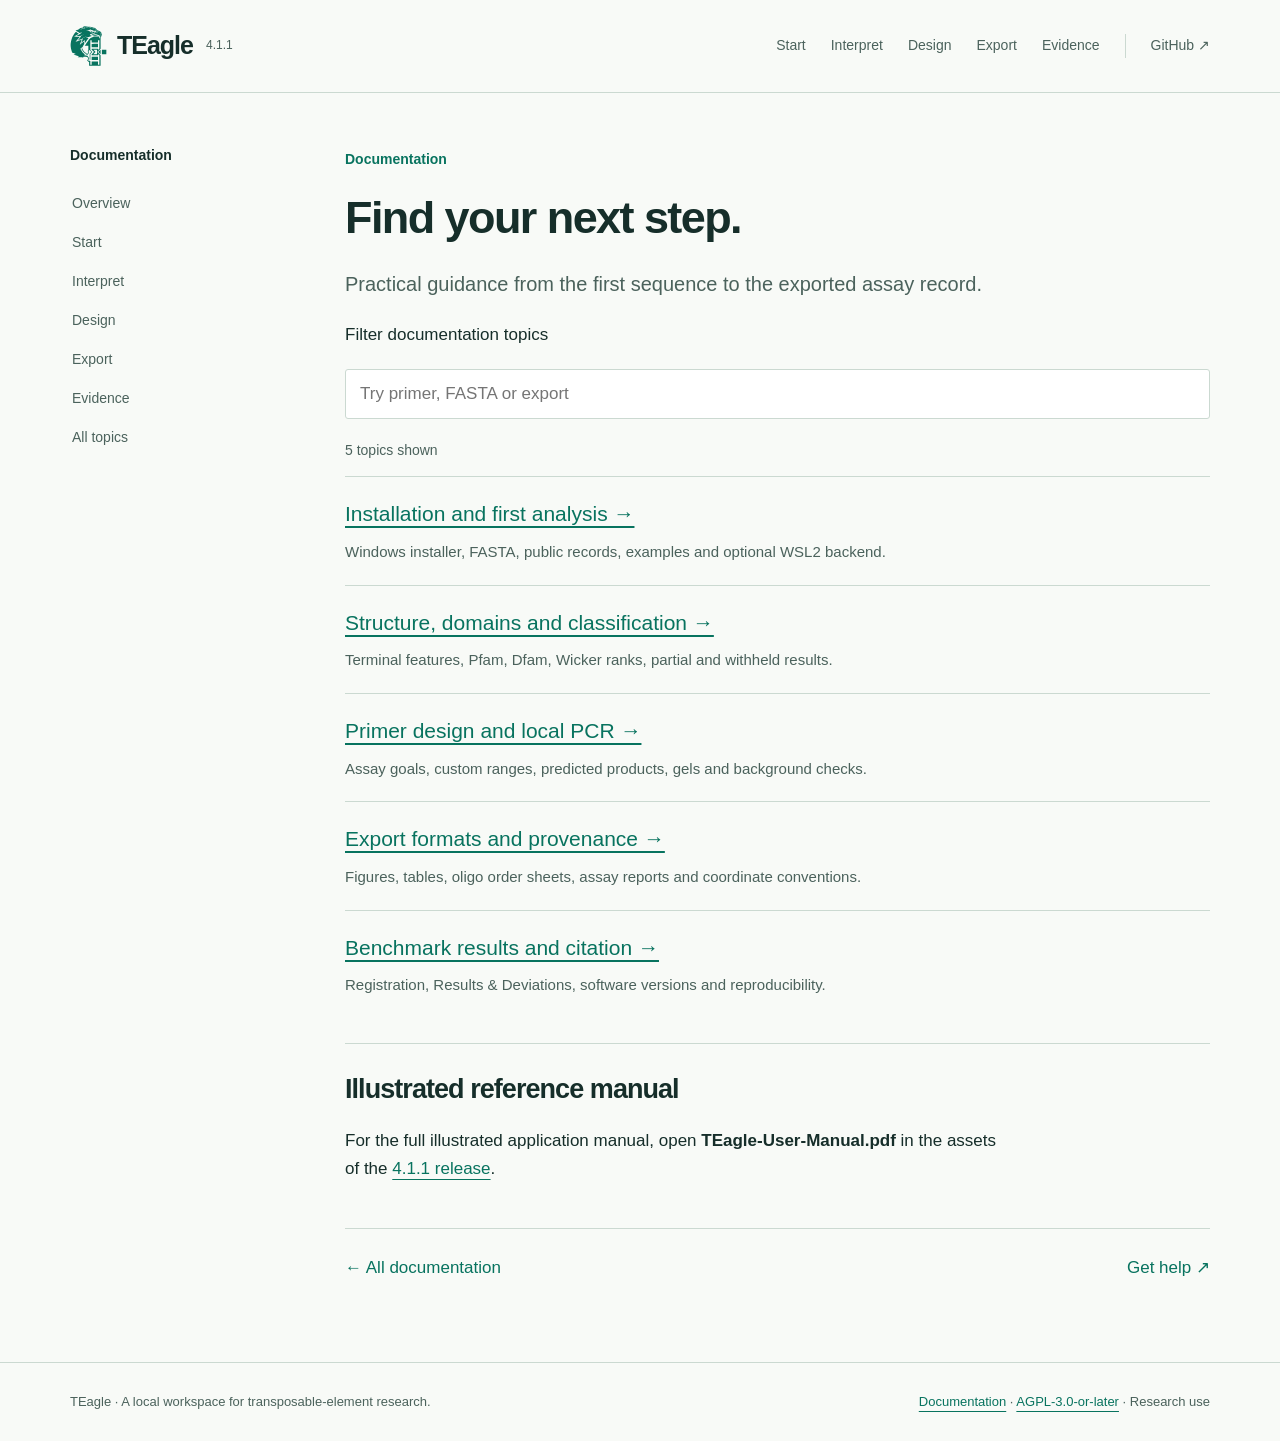
==== docs/site/documentation.html @ 739bf985 "Publish TEagle documentation website" ====
<!doctype html><html lang="en"><head><meta charset="utf-8"><meta name="viewport" content="width=device-width,initial-scale=1"><title>Documentation | TEagle</title><meta name="description" content="TEagle documentation: evaluate transposable-element evidence, design primers and inspect predicted products in a local Windows workflow."><link rel="icon" href="assets/teagle-mark.svg" type="image/svg+xml"><link rel="stylesheet" href="style.css"><script src="site.js" defer></script></head><body><a class="skip" href="#main">Skip to content</a><header><div class="shell header-inner"><a class="brand" href="index.html"><img src="assets/teagle-mark.svg" alt="">TEagle<span class="version">4.1.1</span></a><button class="menu" aria-expanded="false" aria-controls="navigation">Menu</button><nav id="navigation" aria-label="Main navigation"><a href="guide.html">Start</a><a href="interpret.html">Interpret</a><a href="primers.html">Design</a><a href="exports.html">Export</a><a href="evidence.html">Evidence</a><a class="source" href="https://github.com/tunabirgun/TEagle">GitHub ↗</a></nav></div></header><main id="main" class="shell"><div class="doc-layout"><aside class="sidebar"><h2>Documentation</h2><a href="index.html">Overview</a><a href="guide.html">Start</a><a href="interpret.html">Interpret</a><a href="primers.html">Design</a><a href="exports.html">Export</a><a href="evidence.html">Evidence</a><a href="documentation.html">All topics</a></aside><article class="doc"><p class="eyebrow">Documentation</p><h1>Find your next step.</h1><p class="lead">Practical guidance from the first sequence to the exported assay record.</p><label for="doc-search">Filter documentation topics</label><input class="search" id="doc-search" type="search" placeholder="Try primer, FASTA or export"><p class="search-status" aria-live="polite">5 topics shown</p><div class="topic"><a href="guide.html">Installation and first analysis →</a><p>Windows installer, FASTA, public records, examples and optional WSL2 backend.</p></div><div class="topic"><a href="interpret.html">Structure, domains and classification →</a><p>Terminal features, Pfam, Dfam, Wicker ranks, partial and withheld results.</p></div><div class="topic"><a href="primers.html">Primer design and local PCR →</a><p>Assay goals, custom ranges, predicted products, gels and background checks.</p></div><div class="topic"><a href="exports.html">Export formats and provenance →</a><p>Figures, tables, oligo order sheets, assay reports and coordinate conventions.</p></div><div class="topic"><a href="evidence.html">Benchmark results and citation →</a><p>Registration, Results & Deviations, software versions and reproducibility.</p></div><section><h2>Illustrated reference manual</h2><p>For the full illustrated application manual, open <strong>TEagle-User-Manual.pdf</strong> in the assets of the <a href="https://github.com/tunabirgun/TEagle/releases/tag/v4.1.1">4.1.1 release</a>.</p></section><div class="doc-bottom"><a href="documentation.html">← All documentation</a><a href="https://github.com/tunabirgun/TEagle/issues">Get help ↗</a></div></article></div></main><footer><div class="shell footer-inner"><span>TEagle · A local workspace for transposable-element research.</span><span><a href="documentation.html">Documentation</a> · <a href="https://github.com/tunabirgun/TEagle/blob/v4.1.1/LICENSE">AGPL-3.0-or-later</a> · Research use</span></div></footer></body></html>
---- docs/site/style.css ----
:root{--paper:#f8faf7;--surface:#fff;--ink:#162e2a;--muted:#4b625c;--teal:#08735f;--line:#cbd9d1;--wash:#eaf3ee;--accent:#12b39a}*{box-sizing:border-box}html{scroll-behavior:smooth;scroll-padding-top:100px}body{margin:0;background:var(--paper);color:var(--ink);font:17px/1.65 'Segoe UI',Arial,sans-serif}a{color:var(--teal);text-underline-offset:5px}a:hover{text-decoration-thickness:2px}button,input,select{font:inherit}button,a,input,select,summary{-webkit-tap-highlight-color:transparent}:focus-visible{outline:3px solid var(--teal);outline-offset:5px}button{cursor:pointer}h1,h2,h3,p{margin-top:0}h1,h2,h3{line-height:1.13;font-weight:550;letter-spacing:-.035em}h1{font-size:clamp(40px,4.7vw,65px);margin-bottom:24px}h2{font-size:32px}h3{font-size:22px}p{max-width:70ch}.shell{max-width:1220px;margin:auto;padding:0 40px}.skip{position:absolute;top:-80px;left:20px;background:white;padding:12px;z-index:5}.skip:focus{top:10px}header{border-bottom:1px solid var(--line);background:var(--paper)}.header-inner{display:flex;align-items:center;gap:36px;min-height:92px}.brand{display:flex;gap:10px;align-items:center;text-decoration:none;color:var(--ink);font-size:25px;font-weight:650;letter-spacing:-1px}.brand img{width:37px;height:40px}.version{font-size:12px;font-weight:400;color:var(--muted);letter-spacing:0;margin-left:3px}nav{display:flex;gap:25px;margin-left:auto;align-items:center}nav a{font-size:14px;text-decoration:none;color:var(--muted)}nav a[aria-current=page]{color:var(--teal);text-decoration:underline;text-decoration-thickness:2px}nav .source{border-left:1px solid var(--line);padding-left:25px}.menu{display:none;background:none;border:1px solid var(--line);padding:6px 12px}.intro{display:grid;grid-template-columns:.9fr 1.1fr;gap:70px;align-items:center;padding:80px 0 74px}.eyebrow{color:var(--teal);font-size:14px;margin-bottom:22px;font-weight:600}.intro .lead{font-size:20px;line-height:1.65;max-width:440px;color:var(--muted)}.actions{display:flex;gap:25px;align-items:center;margin-top:32px;flex-wrap:wrap}.button{display:inline-block;padding:11px 19px;background:var(--teal);color:white;border:1px solid var(--teal);border-radius:4px;text-decoration:none;font-size:15px;font-weight:600}.button:hover{background:#075746}.quiet{font-size:13px;color:var(--muted);margin-top:18px}.explorer{border-top:3px solid var(--teal);padding-top:22px;min-width:0}.explorer h2{font-size:25px;margin-bottom:12px}.explorer p{font-size:15px;color:var(--muted)}.tabs{display:flex;gap:0;border-bottom:1px solid var(--line);margin-top:25px}.tabs button{border:0;background:none;padding:12px 14px;font-size:14px;color:var(--muted);border-bottom:2px solid transparent}.tabs button[aria-selected=true]{color:var(--teal);border-bottom-color:var(--teal);font-weight:650}.diagram{padding:26px 0 10px}.diagram svg{display:block;width:100%;height:auto}.diagram text{font-family:'Segoe UI',Arial,sans-serif;fill:var(--muted);font-size:12px}.readout{border-top:1px solid var(--line);padding-top:18px;display:grid;grid-template-columns:1fr 2fr;gap:24px;min-height:125px}.readout strong{display:block;font-size:22px;font-weight:550}.readout p{margin-bottom:0}.readout .label{font-size:12px;color:var(--muted)}details{border-top:1px solid var(--line);padding:13px 0;font-size:14px}summary{cursor:pointer;color:var(--teal);font-weight:600}details p{margin-top:12px}.route-rail{display:grid;grid-template-columns:repeat(4,1fr);border-top:1px solid var(--ink);border-bottom:1px solid var(--line);gap:30px;padding:27px 0}.route-rail a{color:var(--ink);text-decoration:none;font-size:20px}.route-rail span{display:block;font-size:14px;color:var(--muted);margin-top:10px;line-height:1.5}.route-rail b{float:right;color:var(--teal);font-weight:400}.overview-section{display:grid;grid-template-columns:1fr 1.5fr;gap:80px;padding:75px 0}.overview-section h2{max-width:330px}.feature-row{display:grid;grid-template-columns:165px 1fr;border-top:1px solid var(--line);padding:17px 0;gap:22px}.feature-row p{font-size:15px;color:var(--muted);margin:0}.feature-row h3{font-size:17px;letter-spacing:-.01em;line-height:1.6;margin:0}.evidence{padding:35px;background:var(--wash);display:grid;grid-template-columns:1fr 1fr;gap:65px;margin-bottom:70px}.evidence h2{font-size:27px}.evidence p{font-size:15px;margin-bottom:0}.evidence a{display:block;padding:9px 0;border-bottom:1px solid #b6cbc0;font-size:15px}footer{border-top:1px solid var(--line);padding:28px 0;color:var(--muted);font-size:13px}.footer-inner{display:flex;justify-content:space-between;gap:24px}.doc-layout{display:grid;grid-template-columns:210px 1fr;gap:65px;padding-top:55px;padding-bottom:80px}.sidebar{align-self:start;position:sticky;top:28px}.sidebar h2{font-size:14px;letter-spacing:0;margin-bottom:20px}.sidebar a{display:block;padding:8px 12px;margin-left:-12px;color:var(--muted);font-size:14px;text-decoration:none;border-left:2px solid transparent}.sidebar a[aria-current=page]{border-color:var(--teal);background:var(--wash);color:var(--teal)}.doc h1{font-size:45px}.doc .lead{font-size:20px;color:var(--muted)}.doc section{padding-top:30px;margin-top:25px;border-top:1px solid var(--line)}.doc h2{font-size:27px}.doc h3{font-size:21px;margin-top:25px}.doc ul,.doc ol{padding-left:24px}.doc li{margin-bottom:10px}.note{padding:16px 22px;border-left:3px solid var(--teal);background:var(--wash);font-size:15px;margin:25px 0}.table-wrap{overflow:auto}table{width:100%;border-collapse:collapse;font-size:15px;text-align:left}th,td{padding:14px 13px;border-bottom:1px solid var(--line);vertical-align:top}th{font-weight:650;background:var(--wash)}.doc-bottom{border-top:1px solid var(--line);margin-top:45px;padding-top:25px;display:flex;justify-content:space-between}.doc-bottom a{text-decoration:none}.search{display:block;width:100%;border:1px solid var(--line);padding:10px 14px;background:var(--surface);border-radius:3px;margin:20px 0}.search-status{font-size:14px;color:var(--muted)}.topic{padding:20px 0;border-top:1px solid var(--line)}.topic a{font-size:21px}.topic p{font-size:15px;color:var(--muted);margin:8px 0 0}[hidden]{display:none!important}code{font-size:.88em;background:var(--wash);padding:2px 5px;overflow-wrap:anywhere}.copy{padding:8px 13px;border:1px solid var(--teal);background:transparent;color:var(--teal);border-radius:3px;font-size:14px}.citation{padding:20px;background:var(--wash);font-size:15px;overflow-wrap:anywhere}@media(max-width:950px){.shell{padding:0 25px}.intro{gap:35px;padding:50px 0}.header-inner{gap:15px}nav{gap:16px}nav .source{padding-left:16px}.doc-layout{gap:35px;grid-template-columns:170px 1fr}.overview-section{gap:40px}.route-rail{gap:20px}}@media(max-width:720px){.header-inner{min-height:76px;flex-wrap:wrap;padding-top:14px;padding-bottom:14px}.menu{display:block;margin-left:auto}nav{display:none;flex-basis:100%;flex-wrap:wrap;margin:0;padding:14px 0 6px}nav.open{display:flex}.intro{grid-template-columns:1fr;gap:40px}.intro .lead{max-width:none}.route-rail{grid-template-columns:1fr 1fr;gap:25px}.overview-section,.evidence{grid-template-columns:1fr;gap:22px}.overview-section{padding:45px 0}.feature-row{grid-template-columns:1fr;gap:6px}.evidence{padding:25px;margin-bottom:45px}.doc-layout{grid-template-columns:1fr;gap:25px;padding-top:30px}.sidebar{position:static;display:flex;gap:12px;overflow:auto;border-bottom:1px solid var(--line);padding-bottom:12px}.sidebar h2{display:none}.sidebar a{white-space:nowrap;margin:0;padding:5px}.doc h1{font-size:36px}.footer-inner{flex-direction:column;gap:10px}.readout{gap:14px}.shell{padding-left:22px;padding-right:22px}}@media(prefers-reduced-motion:reduce){html{scroll-behavior:auto}}
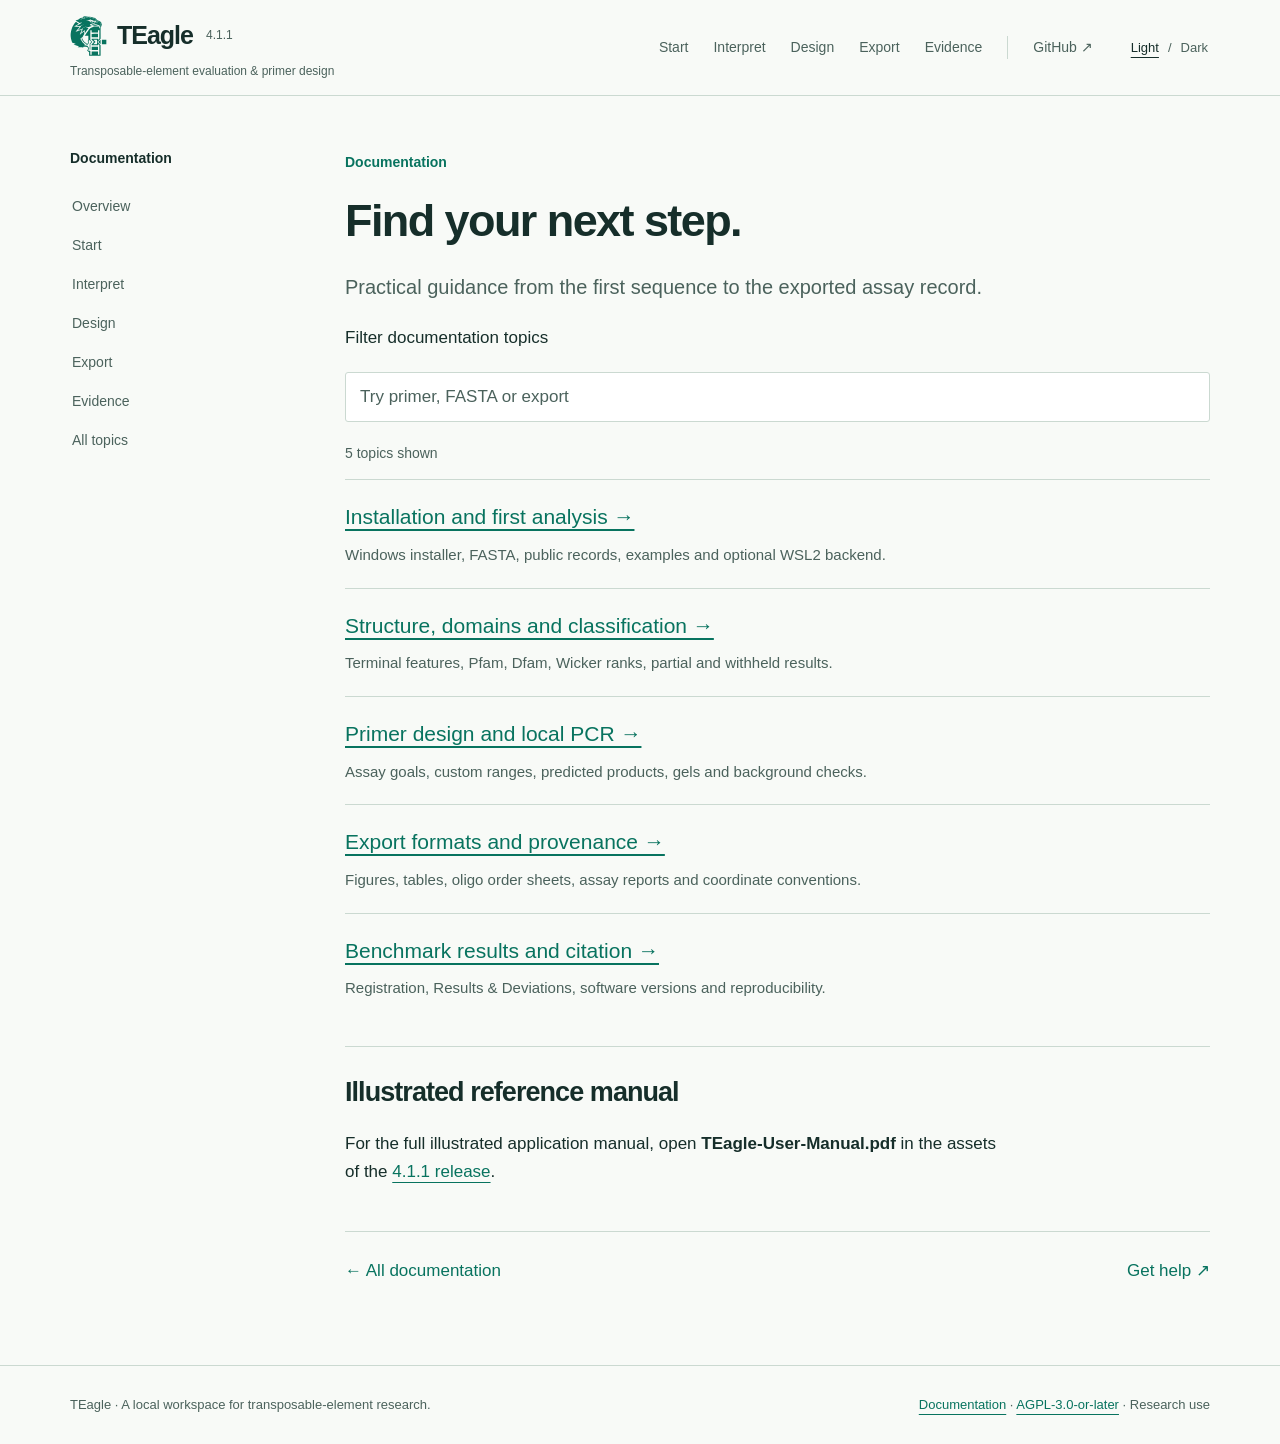
==== commit 4904a66a: "Add TEagle dark theme and evidence interactions" ====
--- a/docs/site/documentation.html
+++ b/docs/site/documentation.html
@@ -1 +1 @@
-<!doctype html><html lang="en"><head><meta charset="utf-8"><meta name="viewport" content="width=device-width,initial-scale=1"><title>Documentation | TEagle</title><meta name="description" content="TEagle documentation: evaluate transposable-element evidence, design primers and inspect predicted products in a local Windows workflow."><link rel="icon" href="assets/teagle-mark.svg" type="image/svg+xml"><link rel="stylesheet" href="style.css"><script src="site.js" defer></script></head><body><a class="skip" href="#main">Skip to content</a><header><div class="shell header-inner"><a class="brand" href="index.html"><img src="assets/teagle-mark.svg" alt="">TEagle<span class="version">4.1.1</span></a><button class="menu" aria-expanded="false" aria-controls="navigation">Menu</button><nav id="navigation" aria-label="Main navigation"><a href="guide.html">Start</a><a href="interpret.html">Interpret</a><a href="primers.html">Design</a><a href="exports.html">Export</a><a href="evidence.html">Evidence</a><a class="source" href="https://github.com/tunabirgun/TEagle">GitHub ↗</a></nav></div></header><main id="main" class="shell"><div class="doc-layout"><aside class="sidebar"><h2>Documentation</h2><a href="index.html">Overview</a><a href="guide.html">Start</a><a href="interpret.html">Interpret</a><a href="primers.html">Design</a><a href="exports.html">Export</a><a href="evidence.html">Evidence</a><a href="documentation.html">All topics</a></aside><article class="doc"><p class="eyebrow">Documentation</p><h1>Find your next step.</h1><p class="lead">Practical guidance from the first sequence to the exported assay record.</p><label for="doc-search">Filter documentation topics</label><input class="search" id="doc-search" type="search" placeholder="Try primer, FASTA or export"><p class="search-status" aria-live="polite">5 topics shown</p><div class="topic"><a href="guide.html">Installation and first analysis →</a><p>Windows installer, FASTA, public records, examples and optional WSL2 backend.</p></div><div class="topic"><a href="interpret.html">Structure, domains and classification →</a><p>Terminal features, Pfam, Dfam, Wicker ranks, partial and withheld results.</p></div><div class="topic"><a href="primers.html">Primer design and local PCR →</a><p>Assay goals, custom ranges, predicted products, gels and background checks.</p></div><div class="topic"><a href="exports.html">Export formats and provenance →</a><p>Figures, tables, oligo order sheets, assay reports and coordinate conventions.</p></div><div class="topic"><a href="evidence.html">Benchmark results and citation →</a><p>Registration, Results & Deviations, software versions and reproducibility.</p></div><section><h2>Illustrated reference manual</h2><p>For the full illustrated application manual, open <strong>TEagle-User-Manual.pdf</strong> in the assets of the <a href="https://github.com/tunabirgun/TEagle/releases/tag/v4.1.1">4.1.1 release</a>.</p></section><div class="doc-bottom"><a href="documentation.html">← All documentation</a><a href="https://github.com/tunabirgun/TEagle/issues">Get help ↗</a></div></article></div></main><footer><div class="shell footer-inner"><span>TEagle · A local workspace for transposable-element research.</span><span><a href="documentation.html">Documentation</a> · <a href="https://github.com/tunabirgun/TEagle/blob/v4.1.1/LICENSE">AGPL-3.0-or-later</a> · Research use</span></div></footer></body></html>+<!doctype html><html lang="en"><head><meta charset="utf-8"><meta name="viewport" content="width=device-width,initial-scale=1"><title>Documentation | TEagle</title><meta name="description" content="TEagle documentation: evaluate transposable-element evidence, design primers and inspect predicted products in a local Windows workflow."><link rel="icon" href="assets/teagle-mark.svg" type="image/svg+xml"><script src="theme.js"></script><link rel="stylesheet" href="style.css?v=2"><script src="site.js?v=3" defer></script></head><body><a class="skip" href="#main">Skip to content</a><header><div class="shell header-inner"><div class="brand-block"><a class="brand" href="index.html"><img src="assets/teagle-mark.svg" alt="">TEagle<span class="version">4.1.1</span></a><p class="brand-tagline">Transposable-element evaluation &amp; primer design</p></div><button class="menu" aria-expanded="false" aria-controls="navigation">Menu</button><nav id="navigation" aria-label="Main navigation"><a href="guide.html">Start</a><a href="interpret.html">Interpret</a><a href="primers.html">Design</a><a href="exports.html">Export</a><a href="evidence.html">Evidence</a><a class="source" href="https://github.com/tunabirgun/TEagle">GitHub ↗</a></nav><div class="appearance" role="group" aria-label="Appearance"><button type="button" data-theme-choice="light" aria-pressed="false">Light</button><span aria-hidden="true">/</span><button type="button" data-theme-choice="dark" aria-pressed="false">Dark</button></div></div></header><main id="main" class="shell"><div class="doc-layout"><aside class="sidebar"><h2>Documentation</h2><a href="index.html">Overview</a><a href="guide.html">Start</a><a href="interpret.html">Interpret</a><a href="primers.html">Design</a><a href="exports.html">Export</a><a href="evidence.html">Evidence</a><a href="documentation.html">All topics</a></aside><article class="doc"><p class="eyebrow">Documentation</p><h1>Find your next step.</h1><p class="lead">Practical guidance from the first sequence to the exported assay record.</p><label for="doc-search">Filter documentation topics</label><input class="search" id="doc-search" type="search" placeholder="Try primer, FASTA or export"><p class="search-status" aria-live="polite">5 topics shown</p><div class="topic"><a href="guide.html">Installation and first analysis →</a><p>Windows installer, FASTA, public records, examples and optional WSL2 backend.</p></div><div class="topic"><a href="interpret.html">Structure, domains and classification →</a><p>Terminal features, Pfam, Dfam, Wicker ranks, partial and withheld results.</p></div><div class="topic"><a href="primers.html">Primer design and local PCR →</a><p>Assay goals, custom ranges, predicted products, gels and background checks.</p></div><div class="topic"><a href="exports.html">Export formats and provenance →</a><p>Figures, tables, oligo order sheets, assay reports and coordinate conventions.</p></div><div class="topic"><a href="evidence.html">Benchmark results and citation →</a><p>Registration, Results & Deviations, software versions and reproducibility.</p></div><section><h2>Illustrated reference manual</h2><p>For the full illustrated application manual, open <strong>TEagle-User-Manual.pdf</strong> in the assets of the <a href="https://github.com/tunabirgun/TEagle/releases/tag/v4.1.1">4.1.1 release</a>.</p></section><div class="doc-bottom"><a href="documentation.html">← All documentation</a><a href="https://github.com/tunabirgun/TEagle/issues">Get help ↗</a></div></article></div></main><footer><div class="shell footer-inner"><span>TEagle · A local workspace for transposable-element research.</span><span><a href="documentation.html">Documentation</a> · <a href="https://github.com/tunabirgun/TEagle/blob/v4.1.1/LICENSE">AGPL-3.0-or-later</a> · Research use</span></div></footer></body></html>
--- a/docs/site/style.css
+++ b/docs/site/style.css
@@ -1 +1,16 @@
 :root{--paper:#f8faf7;--surface:#fff;--ink:#162e2a;--muted:#4b625c;--teal:#08735f;--line:#cbd9d1;--wash:#eaf3ee;--accent:#12b39a}*{box-sizing:border-box}html{scroll-behavior:smooth;scroll-padding-top:100px}body{margin:0;background:var(--paper);color:var(--ink);font:17px/1.65 'Segoe UI',Arial,sans-serif}a{color:var(--teal);text-underline-offset:5px}a:hover{text-decoration-thickness:2px}button,input,select{font:inherit}button,a,input,select,summary{-webkit-tap-highlight-color:transparent}:focus-visible{outline:3px solid var(--teal);outline-offset:5px}button{cursor:pointer}h1,h2,h3,p{margin-top:0}h1,h2,h3{line-height:1.13;font-weight:550;letter-spacing:-.035em}h1{font-size:clamp(40px,4.7vw,65px);margin-bottom:24px}h2{font-size:32px}h3{font-size:22px}p{max-width:70ch}.shell{max-width:1220px;margin:auto;padding:0 40px}.skip{position:absolute;top:-80px;left:20px;background:white;padding:12px;z-index:5}.skip:focus{top:10px}header{border-bottom:1px solid var(--line);background:var(--paper)}.header-inner{display:flex;align-items:center;gap:36px;min-height:92px}.brand{display:flex;gap:10px;align-items:center;text-decoration:none;color:var(--ink);font-size:25px;font-weight:650;letter-spacing:-1px}.brand img{width:37px;height:40px}.version{font-size:12px;font-weight:400;color:var(--muted);letter-spacing:0;margin-left:3px}nav{display:flex;gap:25px;margin-left:auto;align-items:center}nav a{font-size:14px;text-decoration:none;color:var(--muted)}nav a[aria-current=page]{color:var(--teal);text-decoration:underline;text-decoration-thickness:2px}nav .source{border-left:1px solid var(--line);padding-left:25px}.menu{display:none;background:none;border:1px solid var(--line);padding:6px 12px}.intro{display:grid;grid-template-columns:.9fr 1.1fr;gap:70px;align-items:center;padding:80px 0 74px}.eyebrow{color:var(--teal);font-size:14px;margin-bottom:22px;font-weight:600}.intro .lead{font-size:20px;line-height:1.65;max-width:440px;color:var(--muted)}.actions{display:flex;gap:25px;align-items:center;margin-top:32px;flex-wrap:wrap}.button{display:inline-block;padding:11px 19px;background:var(--teal);color:white;border:1px solid var(--teal);border-radius:4px;text-decoration:none;font-size:15px;font-weight:600}.button:hover{background:#075746}.quiet{font-size:13px;color:var(--muted);margin-top:18px}.explorer{border-top:3px solid var(--teal);padding-top:22px;min-width:0}.explorer h2{font-size:25px;margin-bottom:12px}.explorer p{font-size:15px;color:var(--muted)}.tabs{display:flex;gap:0;border-bottom:1px solid var(--line);margin-top:25px}.tabs button{border:0;background:none;padding:12px 14px;font-size:14px;color:var(--muted);border-bottom:2px solid transparent}.tabs button[aria-selected=true]{color:var(--teal);border-bottom-color:var(--teal);font-weight:650}.diagram{padding:26px 0 10px}.diagram svg{display:block;width:100%;height:auto}.diagram text{font-family:'Segoe UI',Arial,sans-serif;fill:var(--muted);font-size:12px}.readout{border-top:1px solid var(--line);padding-top:18px;display:grid;grid-template-columns:1fr 2fr;gap:24px;min-height:125px}.readout strong{display:block;font-size:22px;font-weight:550}.readout p{margin-bottom:0}.readout .label{font-size:12px;color:var(--muted)}details{border-top:1px solid var(--line);padding:13px 0;font-size:14px}summary{cursor:pointer;color:var(--teal);font-weight:600}details p{margin-top:12px}.route-rail{display:grid;grid-template-columns:repeat(4,1fr);border-top:1px solid var(--ink);border-bottom:1px solid var(--line);gap:30px;padding:27px 0}.route-rail a{color:var(--ink);text-decoration:none;font-size:20px}.route-rail span{display:block;font-size:14px;color:var(--muted);margin-top:10px;line-height:1.5}.route-rail b{float:right;color:var(--teal);font-weight:400}.overview-section{display:grid;grid-template-columns:1fr 1.5fr;gap:80px;padding:75px 0}.overview-section h2{max-width:330px}.feature-row{display:grid;grid-template-columns:165px 1fr;border-top:1px solid var(--line);padding:17px 0;gap:22px}.feature-row p{font-size:15px;color:var(--muted);margin:0}.feature-row h3{font-size:17px;letter-spacing:-.01em;line-height:1.6;margin:0}.evidence{padding:35px;background:var(--wash);display:grid;grid-template-columns:1fr 1fr;gap:65px;margin-bottom:70px}.evidence h2{font-size:27px}.evidence p{font-size:15px;margin-bottom:0}.evidence a{display:block;padding:9px 0;border-bottom:1px solid #b6cbc0;font-size:15px}footer{border-top:1px solid var(--line);padding:28px 0;color:var(--muted);font-size:13px}.footer-inner{display:flex;justify-content:space-between;gap:24px}.doc-layout{display:grid;grid-template-columns:210px 1fr;gap:65px;padding-top:55px;padding-bottom:80px}.sidebar{align-self:start;position:sticky;top:28px}.sidebar h2{font-size:14px;letter-spacing:0;margin-bottom:20px}.sidebar a{display:block;padding:8px 12px;margin-left:-12px;color:var(--muted);font-size:14px;text-decoration:none;border-left:2px solid transparent}.sidebar a[aria-current=page]{border-color:var(--teal);background:var(--wash);color:var(--teal)}.doc h1{font-size:45px}.doc .lead{font-size:20px;color:var(--muted)}.doc section{padding-top:30px;margin-top:25px;border-top:1px solid var(--line)}.doc h2{font-size:27px}.doc h3{font-size:21px;margin-top:25px}.doc ul,.doc ol{padding-left:24px}.doc li{margin-bottom:10px}.note{padding:16px 22px;border-left:3px solid var(--teal);background:var(--wash);font-size:15px;margin:25px 0}.table-wrap{overflow:auto}table{width:100%;border-collapse:collapse;font-size:15px;text-align:left}th,td{padding:14px 13px;border-bottom:1px solid var(--line);vertical-align:top}th{font-weight:650;background:var(--wash)}.doc-bottom{border-top:1px solid var(--line);margin-top:45px;padding-top:25px;display:flex;justify-content:space-between}.doc-bottom a{text-decoration:none}.search{display:block;width:100%;border:1px solid var(--line);padding:10px 14px;background:var(--surface);border-radius:3px;margin:20px 0}.search-status{font-size:14px;color:var(--muted)}.topic{padding:20px 0;border-top:1px solid var(--line)}.topic a{font-size:21px}.topic p{font-size:15px;color:var(--muted);margin:8px 0 0}[hidden]{display:none!important}code{font-size:.88em;background:var(--wash);padding:2px 5px;overflow-wrap:anywhere}.copy{padding:8px 13px;border:1px solid var(--teal);background:transparent;color:var(--teal);border-radius:3px;font-size:14px}.citation{padding:20px;background:var(--wash);font-size:15px;overflow-wrap:anywhere}@media(max-width:950px){.shell{padding:0 25px}.intro{gap:35px;padding:50px 0}.header-inner{gap:15px}nav{gap:16px}nav .source{padding-left:16px}.doc-layout{gap:35px;grid-template-columns:170px 1fr}.overview-section{gap:40px}.route-rail{gap:20px}}@media(max-width:720px){.header-inner{min-height:76px;flex-wrap:wrap;padding-top:14px;padding-bottom:14px}.menu{display:block;margin-left:auto}nav{display:none;flex-basis:100%;flex-wrap:wrap;margin:0;padding:14px 0 6px}nav.open{display:flex}.intro{grid-template-columns:1fr;gap:40px}.intro .lead{max-width:none}.route-rail{grid-template-columns:1fr 1fr;gap:25px}.overview-section,.evidence{grid-template-columns:1fr;gap:22px}.overview-section{padding:45px 0}.feature-row{grid-template-columns:1fr;gap:6px}.evidence{padding:25px;margin-bottom:45px}.doc-layout{grid-template-columns:1fr;gap:25px;padding-top:30px}.sidebar{position:static;display:flex;gap:12px;overflow:auto;border-bottom:1px solid var(--line);padding-bottom:12px}.sidebar h2{display:none}.sidebar a{white-space:nowrap;margin:0;padding:5px}.doc h1{font-size:36px}.footer-inner{flex-direction:column;gap:10px}.readout{gap:14px}.shell{padding-left:22px;padding-right:22px}}@media(prefers-reduced-motion:reduce){html{scroll-behavior:auto}}
+/* Keep the locus geometry fixed while changing the evidence emphasis. */
+.diagram [data-layer] path,.diagram [data-layer] rect{transition:opacity 360ms ease-in-out}
+.tabs button{transition:color 180ms ease,border-color 180ms ease}
+@media(prefers-reduced-motion:reduce){.diagram [data-layer] path,.diagram [data-layer] rect,.tabs button{transition:none}}
+:root{color-scheme:light;--button-ink:#fff;--hover:#075746;--evidence-line:#b6cbc0;--track:#6c8179}
+:root[data-theme="dark"]{color-scheme:dark;--paper:#0A0D10;--surface:#0F1317;--ink:#E6EDF1;--muted:#B4BEC5;--teal:#33D6B8;--line:#2B3740;--wash:#131A1F;--accent:#1FB89C;--button-ink:#042420;--hover:#1FB89C;--evidence-line:#2B3740;--track:#8A959D}
+.button{color:var(--button-ink)}.button:hover{background:var(--hover)}.skip{background:var(--surface)}.evidence a{border-color:var(--evidence-line)}.menu{color:var(--ink)}.search{color:var(--ink)}.search::placeholder{color:var(--muted)}
+.appearance{display:flex;align-items:center;gap:7px;font-size:13px;white-space:nowrap}.appearance button{border:0;background:none;color:var(--muted);padding:8px 2px;font-size:13px}.appearance button[aria-pressed="true"]{color:var(--ink);text-decoration:underline;text-underline-offset:5px}.appearance span{color:var(--muted)}
+.diagram [fill="#08735f"]{fill:var(--teal)}.diagram [stroke="#08735f"]{stroke:var(--teal)}.diagram [stroke="#6c8179"]{stroke:var(--track)}
+:root[data-theme="dark"] .brand img{content:url('assets/teagle-mark-dark.svg')}
+@media(max-width:1050px) and (min-width:721px){.header-inner{gap:16px}nav{gap:14px}nav .source{padding-left:14px}}
+@media(max-width:720px){.appearance{margin-left:auto}.menu{order:3;margin-left:10px}header nav{order:4}.header-inner{gap:10px}}
+.brand-block{flex-shrink:0;padding:15px 0}.brand-tagline{font-size:12px;line-height:1.4;margin:7px 0 0;color:var(--muted)}
+@media(min-width:721px) and (max-width:1100px){.header-inner{flex-wrap:wrap}.brand-block{flex:1}.appearance{order:2}header nav{order:3;flex-basis:100%;justify-content:flex-start;margin:0;padding:0 0 14px}}
+@media(max-width:720px){.brand-block{flex-basis:100%;padding:0}.brand-tagline{font-size:11px}.appearance{margin-left:0}.menu{margin-left:auto}.header-inner{gap:12px}}
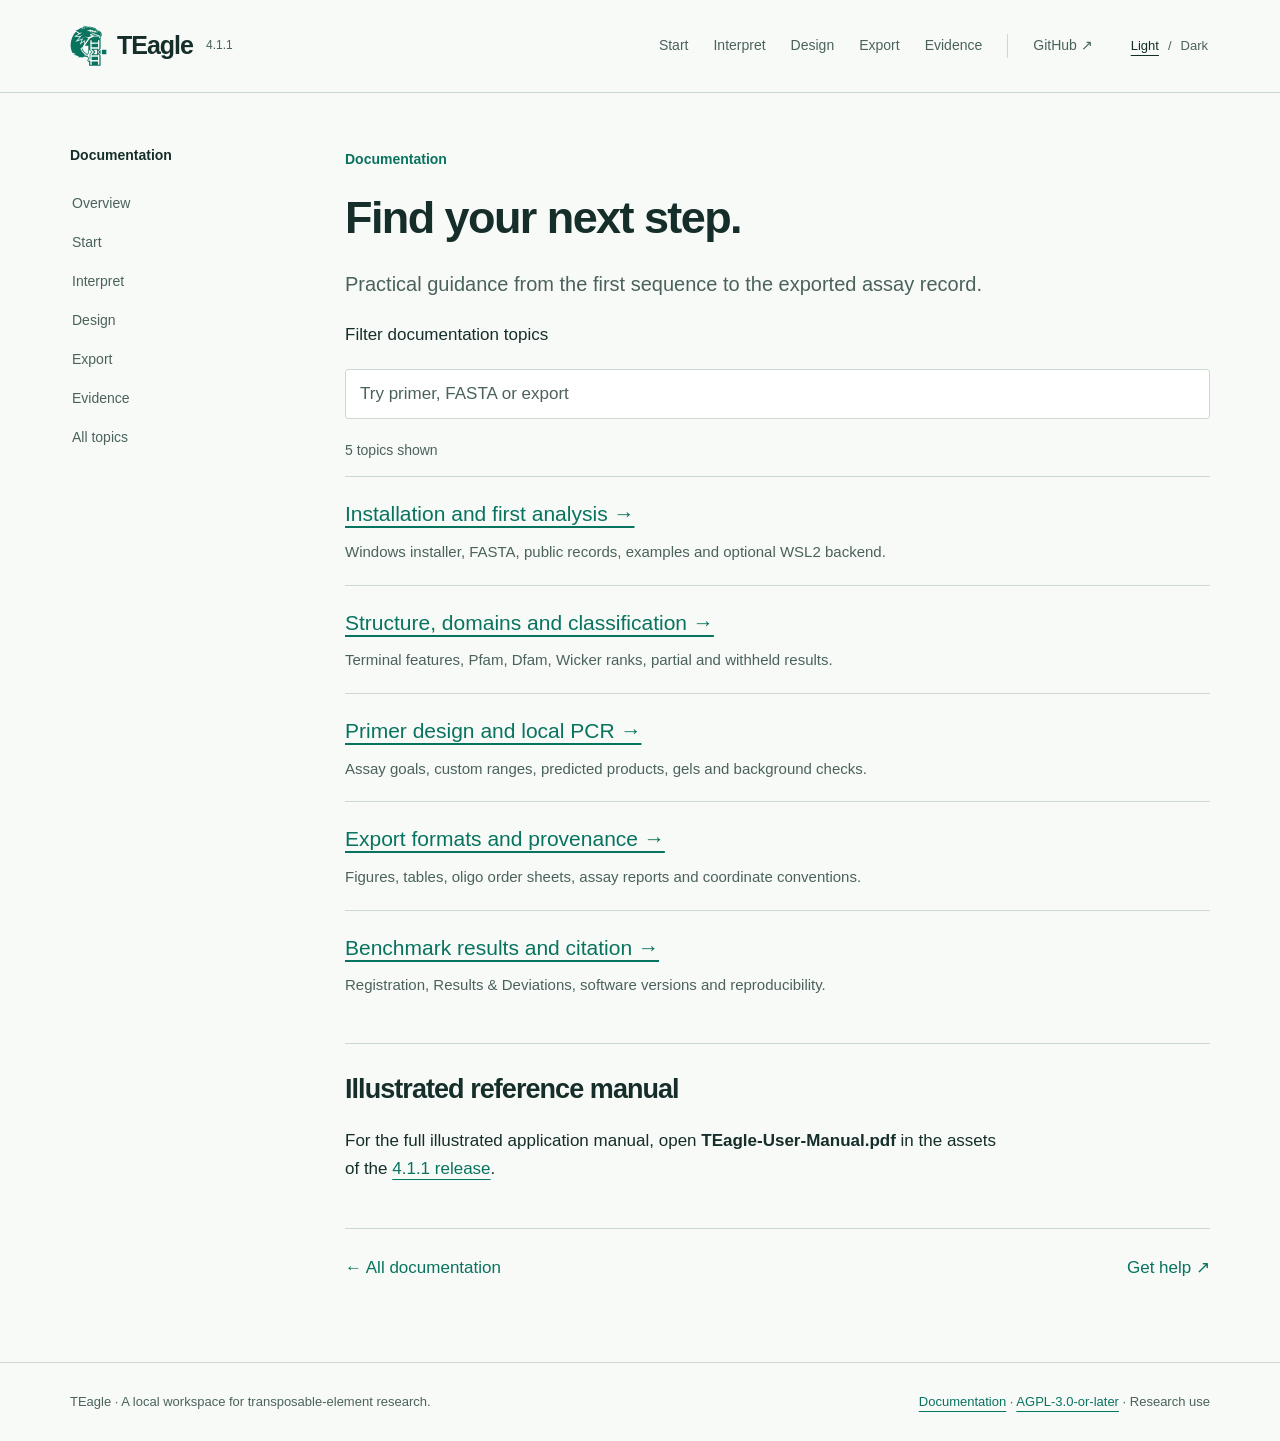
==== commit aa06ffa7: "Simplify homepage and remove decorative mascot" ====
--- a/docs/site/documentation.html
+++ b/docs/site/documentation.html
@@ -1 +1 @@
-<!doctype html><html lang="en"><head><meta charset="utf-8"><meta name="viewport" content="width=device-width,initial-scale=1"><title>Documentation | TEagle</title><meta name="description" content="TEagle documentation: evaluate transposable-element evidence, design primers and inspect predicted products in a local Windows workflow."><link rel="icon" href="assets/teagle-mark.svg" type="image/svg+xml"><script src="theme.js"></script><link rel="stylesheet" href="style.css?v=2"><script src="site.js?v=3" defer></script></head><body><a class="skip" href="#main">Skip to content</a><header><div class="shell header-inner"><div class="brand-block"><a class="brand" href="index.html"><img src="assets/teagle-mark.svg" alt="">TEagle<span class="version">4.1.1</span></a><p class="brand-tagline">Transposable-element evaluation &amp; primer design</p></div><button class="menu" aria-expanded="false" aria-controls="navigation">Menu</button><nav id="navigation" aria-label="Main navigation"><a href="guide.html">Start</a><a href="interpret.html">Interpret</a><a href="primers.html">Design</a><a href="exports.html">Export</a><a href="evidence.html">Evidence</a><a class="source" href="https://github.com/tunabirgun/TEagle">GitHub ↗</a></nav><div class="appearance" role="group" aria-label="Appearance"><button type="button" data-theme-choice="light" aria-pressed="false">Light</button><span aria-hidden="true">/</span><button type="button" data-theme-choice="dark" aria-pressed="false">Dark</button></div></div></header><main id="main" class="shell"><div class="doc-layout"><aside class="sidebar"><h2>Documentation</h2><a href="index.html">Overview</a><a href="guide.html">Start</a><a href="interpret.html">Interpret</a><a href="primers.html">Design</a><a href="exports.html">Export</a><a href="evidence.html">Evidence</a><a href="documentation.html">All topics</a></aside><article class="doc"><p class="eyebrow">Documentation</p><h1>Find your next step.</h1><p class="lead">Practical guidance from the first sequence to the exported assay record.</p><label for="doc-search">Filter documentation topics</label><input class="search" id="doc-search" type="search" placeholder="Try primer, FASTA or export"><p class="search-status" aria-live="polite">5 topics shown</p><div class="topic"><a href="guide.html">Installation and first analysis →</a><p>Windows installer, FASTA, public records, examples and optional WSL2 backend.</p></div><div class="topic"><a href="interpret.html">Structure, domains and classification →</a><p>Terminal features, Pfam, Dfam, Wicker ranks, partial and withheld results.</p></div><div class="topic"><a href="primers.html">Primer design and local PCR →</a><p>Assay goals, custom ranges, predicted products, gels and background checks.</p></div><div class="topic"><a href="exports.html">Export formats and provenance →</a><p>Figures, tables, oligo order sheets, assay reports and coordinate conventions.</p></div><div class="topic"><a href="evidence.html">Benchmark results and citation →</a><p>Registration, Results & Deviations, software versions and reproducibility.</p></div><section><h2>Illustrated reference manual</h2><p>For the full illustrated application manual, open <strong>TEagle-User-Manual.pdf</strong> in the assets of the <a href="https://github.com/tunabirgun/TEagle/releases/tag/v4.1.1">4.1.1 release</a>.</p></section><div class="doc-bottom"><a href="documentation.html">← All documentation</a><a href="https://github.com/tunabirgun/TEagle/issues">Get help ↗</a></div></article></div></main><footer><div class="shell footer-inner"><span>TEagle · A local workspace for transposable-element research.</span><span><a href="documentation.html">Documentation</a> · <a href="https://github.com/tunabirgun/TEagle/blob/v4.1.1/LICENSE">AGPL-3.0-or-later</a> · Research use</span></div></footer></body></html>+<!doctype html><html lang="en"><head><meta charset="utf-8"><meta name="viewport" content="width=device-width,initial-scale=1"><title>Documentation | TEagle</title><meta name="description" content="TEagle documentation: evaluate transposable-element evidence, design primers and inspect predicted products in a local Windows workflow."><link rel="icon" href="assets/teagle-mark.svg" type="image/svg+xml"><script src="theme.js"></script><link rel="stylesheet" href="style.css?v=5"><script src="site.js?v=5" defer></script></head><body><a class="skip" href="#main">Skip to content</a><header><div class="shell header-inner"><div class="brand-block"><a class="brand" href="index.html"><img src="assets/teagle-mark.svg" alt="">TEagle<span class="version">4.1.1</span></a></div><button class="menu" aria-expanded="false" aria-controls="navigation">Menu</button><nav id="navigation" aria-label="Main navigation"><a href="guide.html">Start</a><a href="interpret.html">Interpret</a><a href="primers.html">Design</a><a href="exports.html">Export</a><a href="evidence.html">Evidence</a><a class="source" href="https://github.com/tunabirgun/TEagle">GitHub ↗</a></nav><div class="appearance" role="group" aria-label="Appearance"><button type="button" data-theme-choice="light" aria-pressed="false">Light</button><span aria-hidden="true">/</span><button type="button" data-theme-choice="dark" aria-pressed="false">Dark</button></div></div></header><main id="main" class="shell"><div class="doc-layout"><aside class="sidebar"><h2>Documentation</h2><a href="index.html">Overview</a><a href="guide.html">Start</a><a href="interpret.html">Interpret</a><a href="primers.html">Design</a><a href="exports.html">Export</a><a href="evidence.html">Evidence</a><a href="documentation.html">All topics</a></aside><article class="doc"><p class="eyebrow">Documentation</p><h1>Find your next step.</h1><p class="lead">Practical guidance from the first sequence to the exported assay record.</p><label for="doc-search">Filter documentation topics</label><input class="search" id="doc-search" type="search" placeholder="Try primer, FASTA or export"><p class="search-status" aria-live="polite">5 topics shown</p><div class="topic"><a href="guide.html">Installation and first analysis →</a><p>Windows installer, FASTA, public records, examples and optional WSL2 backend.</p></div><div class="topic"><a href="interpret.html">Structure, domains and classification →</a><p>Terminal features, Pfam, Dfam, Wicker ranks, partial and withheld results.</p></div><div class="topic"><a href="primers.html">Primer design and local PCR →</a><p>Assay goals, custom ranges, predicted products, gels and background checks.</p></div><div class="topic"><a href="exports.html">Export formats and provenance →</a><p>Figures, tables, oligo order sheets, assay reports and coordinate conventions.</p></div><div class="topic"><a href="evidence.html">Benchmark results and citation →</a><p>Registration, Results & Deviations, software versions and reproducibility.</p></div><section><h2>Illustrated reference manual</h2><p>For the full illustrated application manual, open <strong>TEagle-User-Manual.pdf</strong> in the assets of the <a href="https://github.com/tunabirgun/TEagle/releases/tag/v4.1.1">4.1.1 release</a>.</p></section><div class="doc-bottom"><a href="documentation.html">← All documentation</a><a href="https://github.com/tunabirgun/TEagle/issues">Get help ↗</a></div></article></div></main><footer><div class="shell footer-inner"><span>TEagle · A local workspace for transposable-element research.</span><span><a href="documentation.html">Documentation</a> · <a href="https://github.com/tunabirgun/TEagle/blob/v4.1.1/LICENSE">AGPL-3.0-or-later</a> · Research use</span></div></footer></body></html>
--- a/docs/site/style.css
+++ b/docs/site/style.css
@@ -1,4 +1,4 @@
-:root{--paper:#f8faf7;--surface:#fff;--ink:#162e2a;--muted:#4b625c;--teal:#08735f;--line:#cbd9d1;--wash:#eaf3ee;--accent:#12b39a}*{box-sizing:border-box}html{scroll-behavior:smooth;scroll-padding-top:100px}body{margin:0;background:var(--paper);color:var(--ink);font:17px/1.65 'Segoe UI',Arial,sans-serif}a{color:var(--teal);text-underline-offset:5px}a:hover{text-decoration-thickness:2px}button,input,select{font:inherit}button,a,input,select,summary{-webkit-tap-highlight-color:transparent}:focus-visible{outline:3px solid var(--teal);outline-offset:5px}button{cursor:pointer}h1,h2,h3,p{margin-top:0}h1,h2,h3{line-height:1.13;font-weight:550;letter-spacing:-.035em}h1{font-size:clamp(40px,4.7vw,65px);margin-bottom:24px}h2{font-size:32px}h3{font-size:22px}p{max-width:70ch}.shell{max-width:1220px;margin:auto;padding:0 40px}.skip{position:absolute;top:-80px;left:20px;background:white;padding:12px;z-index:5}.skip:focus{top:10px}header{border-bottom:1px solid var(--line);background:var(--paper)}.header-inner{display:flex;align-items:center;gap:36px;min-height:92px}.brand{display:flex;gap:10px;align-items:center;text-decoration:none;color:var(--ink);font-size:25px;font-weight:650;letter-spacing:-1px}.brand img{width:37px;height:40px}.version{font-size:12px;font-weight:400;color:var(--muted);letter-spacing:0;margin-left:3px}nav{display:flex;gap:25px;margin-left:auto;align-items:center}nav a{font-size:14px;text-decoration:none;color:var(--muted)}nav a[aria-current=page]{color:var(--teal);text-decoration:underline;text-decoration-thickness:2px}nav .source{border-left:1px solid var(--line);padding-left:25px}.menu{display:none;background:none;border:1px solid var(--line);padding:6px 12px}.intro{display:grid;grid-template-columns:.9fr 1.1fr;gap:70px;align-items:center;padding:80px 0 74px}.eyebrow{color:var(--teal);font-size:14px;margin-bottom:22px;font-weight:600}.intro .lead{font-size:20px;line-height:1.65;max-width:440px;color:var(--muted)}.actions{display:flex;gap:25px;align-items:center;margin-top:32px;flex-wrap:wrap}.button{display:inline-block;padding:11px 19px;background:var(--teal);color:white;border:1px solid var(--teal);border-radius:4px;text-decoration:none;font-size:15px;font-weight:600}.button:hover{background:#075746}.quiet{font-size:13px;color:var(--muted);margin-top:18px}.explorer{border-top:3px solid var(--teal);padding-top:22px;min-width:0}.explorer h2{font-size:25px;margin-bottom:12px}.explorer p{font-size:15px;color:var(--muted)}.tabs{display:flex;gap:0;border-bottom:1px solid var(--line);margin-top:25px}.tabs button{border:0;background:none;padding:12px 14px;font-size:14px;color:var(--muted);border-bottom:2px solid transparent}.tabs button[aria-selected=true]{color:var(--teal);border-bottom-color:var(--teal);font-weight:650}.diagram{padding:26px 0 10px}.diagram svg{display:block;width:100%;height:auto}.diagram text{font-family:'Segoe UI',Arial,sans-serif;fill:var(--muted);font-size:12px}.readout{border-top:1px solid var(--line);padding-top:18px;display:grid;grid-template-columns:1fr 2fr;gap:24px;min-height:125px}.readout strong{display:block;font-size:22px;font-weight:550}.readout p{margin-bottom:0}.readout .label{font-size:12px;color:var(--muted)}details{border-top:1px solid var(--line);padding:13px 0;font-size:14px}summary{cursor:pointer;color:var(--teal);font-weight:600}details p{margin-top:12px}.route-rail{display:grid;grid-template-columns:repeat(4,1fr);border-top:1px solid var(--ink);border-bottom:1px solid var(--line);gap:30px;padding:27px 0}.route-rail a{color:var(--ink);text-decoration:none;font-size:20px}.route-rail span{display:block;font-size:14px;color:var(--muted);margin-top:10px;line-height:1.5}.route-rail b{float:right;color:var(--teal);font-weight:400}.overview-section{display:grid;grid-template-columns:1fr 1.5fr;gap:80px;padding:75px 0}.overview-section h2{max-width:330px}.feature-row{display:grid;grid-template-columns:165px 1fr;border-top:1px solid var(--line);padding:17px 0;gap:22px}.feature-row p{font-size:15px;color:var(--muted);margin:0}.feature-row h3{font-size:17px;letter-spacing:-.01em;line-height:1.6;margin:0}.evidence{padding:35px;background:var(--wash);display:grid;grid-template-columns:1fr 1fr;gap:65px;margin-bottom:70px}.evidence h2{font-size:27px}.evidence p{font-size:15px;margin-bottom:0}.evidence a{display:block;padding:9px 0;border-bottom:1px solid #b6cbc0;font-size:15px}footer{border-top:1px solid var(--line);padding:28px 0;color:var(--muted);font-size:13px}.footer-inner{display:flex;justify-content:space-between;gap:24px}.doc-layout{display:grid;grid-template-columns:210px 1fr;gap:65px;padding-top:55px;padding-bottom:80px}.sidebar{align-self:start;position:sticky;top:28px}.sidebar h2{font-size:14px;letter-spacing:0;margin-bottom:20px}.sidebar a{display:block;padding:8px 12px;margin-left:-12px;color:var(--muted);font-size:14px;text-decoration:none;border-left:2px solid transparent}.sidebar a[aria-current=page]{border-color:var(--teal);background:var(--wash);color:var(--teal)}.doc h1{font-size:45px}.doc .lead{font-size:20px;color:var(--muted)}.doc section{padding-top:30px;margin-top:25px;border-top:1px solid var(--line)}.doc h2{font-size:27px}.doc h3{font-size:21px;margin-top:25px}.doc ul,.doc ol{padding-left:24px}.doc li{margin-bottom:10px}.note{padding:16px 22px;border-left:3px solid var(--teal);background:var(--wash);font-size:15px;margin:25px 0}.table-wrap{overflow:auto}table{width:100%;border-collapse:collapse;font-size:15px;text-align:left}th,td{padding:14px 13px;border-bottom:1px solid var(--line);vertical-align:top}th{font-weight:650;background:var(--wash)}.doc-bottom{border-top:1px solid var(--line);margin-top:45px;padding-top:25px;display:flex;justify-content:space-between}.doc-bottom a{text-decoration:none}.search{display:block;width:100%;border:1px solid var(--line);padding:10px 14px;background:var(--surface);border-radius:3px;margin:20px 0}.search-status{font-size:14px;color:var(--muted)}.topic{padding:20px 0;border-top:1px solid var(--line)}.topic a{font-size:21px}.topic p{font-size:15px;color:var(--muted);margin:8px 0 0}[hidden]{display:none!important}code{font-size:.88em;background:var(--wash);padding:2px 5px;overflow-wrap:anywhere}.copy{padding:8px 13px;border:1px solid var(--teal);background:transparent;color:var(--teal);border-radius:3px;font-size:14px}.citation{padding:20px;background:var(--wash);font-size:15px;overflow-wrap:anywhere}@media(max-width:950px){.shell{padding:0 25px}.intro{gap:35px;padding:50px 0}.header-inner{gap:15px}nav{gap:16px}nav .source{padding-left:16px}.doc-layout{gap:35px;grid-template-columns:170px 1fr}.overview-section{gap:40px}.route-rail{gap:20px}}@media(max-width:720px){.header-inner{min-height:76px;flex-wrap:wrap;padding-top:14px;padding-bottom:14px}.menu{display:block;margin-left:auto}nav{display:none;flex-basis:100%;flex-wrap:wrap;margin:0;padding:14px 0 6px}nav.open{display:flex}.intro{grid-template-columns:1fr;gap:40px}.intro .lead{max-width:none}.route-rail{grid-template-columns:1fr 1fr;gap:25px}.overview-section,.evidence{grid-template-columns:1fr;gap:22px}.overview-section{padding:45px 0}.feature-row{grid-template-columns:1fr;gap:6px}.evidence{padding:25px;margin-bottom:45px}.doc-layout{grid-template-columns:1fr;gap:25px;padding-top:30px}.sidebar{position:static;display:flex;gap:12px;overflow:auto;border-bottom:1px solid var(--line);padding-bottom:12px}.sidebar h2{display:none}.sidebar a{white-space:nowrap;margin:0;padding:5px}.doc h1{font-size:36px}.footer-inner{flex-direction:column;gap:10px}.readout{gap:14px}.shell{padding-left:22px;padding-right:22px}}@media(prefers-reduced-motion:reduce){html{scroll-behavior:auto}}
+:root{--paper:#f8faf7;--surface:#fff;--ink:#162e2a;--muted:#4b625c;--teal:#08735f;--line:#cbd9d1;--wash:#eaf3ee;--accent:#12b39a}*{box-sizing:border-box}html{scroll-behavior:smooth;scroll-padding-top:100px}body{margin:0;background:var(--paper);color:var(--ink);font:17px/1.65 'Segoe UI',Arial,sans-serif}a{color:var(--teal);text-underline-offset:5px}a:hover{text-decoration-thickness:2px}button,input,select{font:inherit}button,a,input,select,summary{-webkit-tap-highlight-color:transparent}:focus-visible{outline:3px solid var(--teal);outline-offset:5px}button{cursor:pointer}h1,h2,h3,p{margin-top:0}h1,h2,h3{line-height:1.13;font-weight:550;letter-spacing:-.035em}h1{font-size:clamp(40px,4.7vw,65px);margin-bottom:24px}h2{font-size:32px}h3{font-size:22px}p{max-width:70ch}.shell{max-width:1220px;margin:auto;padding:0 40px}.skip{position:absolute;top:-80px;left:20px;background:white;padding:12px;z-index:5}.skip:focus{top:10px}header{border-bottom:1px solid var(--line);background:var(--paper)}.header-inner{display:flex;align-items:center;gap:36px;min-height:92px}.brand{display:flex;gap:10px;align-items:center;text-decoration:none;color:var(--ink);font-size:25px;font-weight:650;letter-spacing:-1px}.brand img{width:37px;height:40px}.version{font-size:12px;font-weight:400;color:var(--muted);letter-spacing:0;margin-left:3px}nav{display:flex;gap:25px;margin-left:auto;align-items:center}nav a{font-size:14px;text-decoration:none;color:var(--muted)}nav a[aria-current=page]{color:var(--teal);text-decoration:underline;text-decoration-thickness:2px}nav .source{border-left:1px solid var(--line);padding-left:25px}.menu{display:none;background:none;border:1px solid var(--line);padding:6px 12px}.intro{display:grid;grid-template-columns:.9fr 1.1fr;gap:70px;align-items:start;padding:80px 0 74px}.eyebrow{color:var(--teal);font-size:14px;margin-bottom:22px;font-weight:600}.intro .lead{font-size:20px;line-height:1.65;max-width:440px;color:var(--muted)}.actions{display:flex;gap:25px;align-items:center;margin-top:32px;flex-wrap:wrap}.button{display:inline-block;padding:11px 19px;background:var(--teal);color:white;border:1px solid var(--teal);border-radius:4px;text-decoration:none;font-size:15px;font-weight:600}.button:hover{background:#075746}.quiet{font-size:13px;color:var(--muted);margin-top:18px}.explorer{border-top:3px solid var(--teal);padding-top:22px;min-width:0}.explorer h2{font-size:25px;margin-bottom:12px}.explorer p{font-size:15px;color:var(--muted)}.tabs{display:flex;gap:0;border-bottom:1px solid var(--line);margin-top:25px}.tabs button{border:0;background:none;padding:12px 14px;font-size:14px;color:var(--muted);border-bottom:2px solid transparent}.tabs button[aria-selected=true]{color:var(--teal);border-bottom-color:var(--teal);font-weight:650}.diagram{padding:26px 0 10px}.diagram svg{display:block;width:100%;height:auto}.diagram text{font-family:'Segoe UI',Arial,sans-serif;fill:var(--muted);font-size:12px}.readout{border-top:1px solid var(--line);padding-top:18px;display:grid;grid-template-columns:1fr 2fr;gap:24px;min-height:125px}.readout strong{display:block;font-size:22px;font-weight:550}.readout p{margin-bottom:0}.readout .label{font-size:12px;color:var(--muted)}details{border-top:1px solid var(--line);padding:13px 0;font-size:14px}summary{cursor:pointer;color:var(--teal);font-weight:600}details p{margin-top:12px}.route-rail{display:grid;grid-template-columns:repeat(4,1fr);border-top:1px solid var(--ink);border-bottom:1px solid var(--line);gap:30px;padding:27px 0}.route-rail a{color:var(--ink);text-decoration:none;font-size:20px}.route-rail span{display:block;font-size:14px;color:var(--muted);margin-top:10px;line-height:1.5}.route-rail b{float:right;color:var(--teal);font-weight:400}.overview-section{display:grid;grid-template-columns:1fr 1.5fr;gap:80px;padding:75px 0}.overview-section h2{max-width:330px}.feature-row{display:grid;grid-template-columns:165px 1fr;border-top:1px solid var(--line);padding:17px 0;gap:22px}.feature-row p{font-size:15px;color:var(--muted);margin:0}.feature-row h3{font-size:17px;letter-spacing:-.01em;line-height:1.6;margin:0}.evidence{padding:35px;background:var(--wash);display:grid;grid-template-columns:1fr 1fr;gap:65px;margin-bottom:70px}.evidence h2{font-size:27px}.evidence p{font-size:15px;margin-bottom:0}.evidence a{display:block;padding:9px 0;border-bottom:1px solid #b6cbc0;font-size:15px}footer{border-top:1px solid var(--line);padding:28px 0;color:var(--muted);font-size:13px}.footer-inner{display:flex;justify-content:space-between;gap:24px}.doc-layout{display:grid;grid-template-columns:210px 1fr;gap:65px;padding-top:55px;padding-bottom:80px}.sidebar{align-self:start;position:sticky;top:28px}.sidebar h2{font-size:14px;letter-spacing:0;margin-bottom:20px}.sidebar a{display:block;padding:8px 12px;margin-left:-12px;color:var(--muted);font-size:14px;text-decoration:none;border-left:2px solid transparent}.sidebar a[aria-current=page]{border-color:var(--teal);background:var(--wash);color:var(--teal)}.doc h1{font-size:45px}.doc .lead{font-size:20px;color:var(--muted)}.doc section{padding-top:30px;margin-top:25px;border-top:1px solid var(--line)}.doc h2{font-size:27px}.doc h3{font-size:21px;margin-top:25px}.doc ul,.doc ol{padding-left:24px}.doc li{margin-bottom:10px}.note{padding:16px 22px;border-left:3px solid var(--teal);background:var(--wash);font-size:15px;margin:25px 0}.table-wrap{overflow:auto}table{width:100%;border-collapse:collapse;font-size:15px;text-align:left}th,td{padding:14px 13px;border-bottom:1px solid var(--line);vertical-align:top}th{font-weight:650;background:var(--wash)}.doc-bottom{border-top:1px solid var(--line);margin-top:45px;padding-top:25px;display:flex;justify-content:space-between}.doc-bottom a{text-decoration:none}.search{display:block;width:100%;border:1px solid var(--line);padding:10px 14px;background:var(--surface);border-radius:3px;margin:20px 0}.search-status{font-size:14px;color:var(--muted)}.topic{padding:20px 0;border-top:1px solid var(--line)}.topic a{font-size:21px}.topic p{font-size:15px;color:var(--muted);margin:8px 0 0}[hidden]{display:none!important}code{font-size:.88em;background:var(--wash);padding:2px 5px;overflow-wrap:anywhere}.copy{padding:8px 13px;border:1px solid var(--teal);background:transparent;color:var(--teal);border-radius:3px;font-size:14px}.citation{padding:20px;background:var(--wash);font-size:15px;overflow-wrap:anywhere}@media(max-width:950px){.shell{padding:0 25px}.intro{gap:35px;padding:50px 0}.header-inner{gap:15px}nav{gap:16px}nav .source{padding-left:16px}.doc-layout{gap:35px;grid-template-columns:170px 1fr}.overview-section{gap:40px}.route-rail{gap:20px}}@media(max-width:720px){.header-inner{min-height:76px;flex-wrap:wrap;padding-top:14px;padding-bottom:14px}.menu{display:block;margin-left:auto}nav{display:none;flex-basis:100%;flex-wrap:wrap;margin:0;padding:14px 0 6px}nav.open{display:flex}.intro{grid-template-columns:1fr;gap:40px}.intro .lead{max-width:none}.route-rail{grid-template-columns:1fr 1fr;gap:25px}.overview-section,.evidence{grid-template-columns:1fr;gap:22px}.overview-section{padding:45px 0}.feature-row{grid-template-columns:1fr;gap:6px}.evidence{padding:25px;margin-bottom:45px}.doc-layout{grid-template-columns:1fr;gap:25px;padding-top:30px}.sidebar{position:static;display:flex;gap:12px;overflow:auto;border-bottom:1px solid var(--line);padding-bottom:12px}.sidebar h2{display:none}.sidebar a{white-space:nowrap;margin:0;padding:5px}.doc h1{font-size:36px}.footer-inner{flex-direction:column;gap:10px}.readout{gap:14px}.shell{padding-left:22px;padding-right:22px}}@media(prefers-reduced-motion:reduce){html{scroll-behavior:auto}}
 /* Keep the locus geometry fixed while changing the evidence emphasis. */
 .diagram [data-layer] path,.diagram [data-layer] rect{transition:opacity 360ms ease-in-out}
 .tabs button{transition:color 180ms ease,border-color 180ms ease}
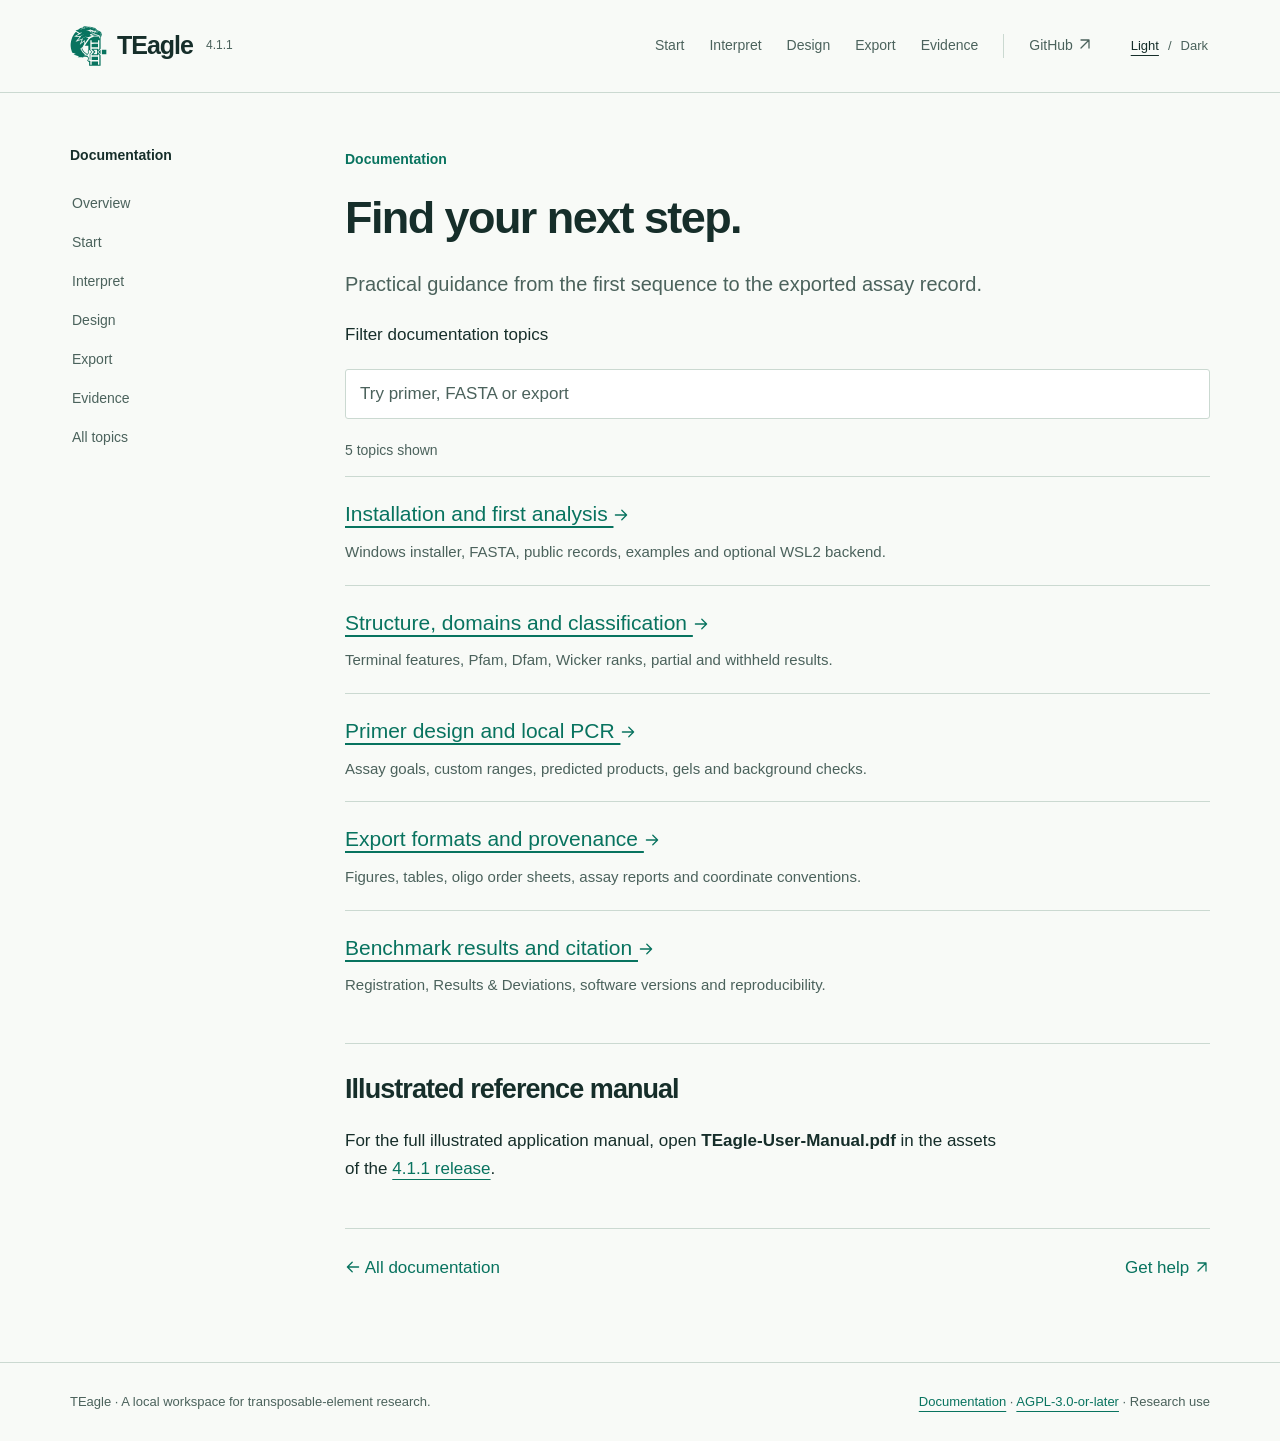
==== commit 7c114b20: "Refine mobile documentation and use vector link icons" ====
--- a/docs/site/documentation.html
+++ b/docs/site/documentation.html
@@ -1 +1 @@
-<!doctype html><html lang="en"><head><meta charset="utf-8"><meta name="viewport" content="width=device-width,initial-scale=1"><title>Documentation | TEagle</title><meta name="description" content="TEagle documentation: evaluate transposable-element evidence, design primers and inspect predicted products in a local Windows workflow."><link rel="icon" href="assets/teagle-mark.svg" type="image/svg+xml"><script src="theme.js"></script><link rel="stylesheet" href="style.css?v=5"><script src="site.js?v=5" defer></script></head><body><a class="skip" href="#main">Skip to content</a><header><div class="shell header-inner"><div class="brand-block"><a class="brand" href="index.html"><img src="assets/teagle-mark.svg" alt="">TEagle<span class="version">4.1.1</span></a></div><button class="menu" aria-expanded="false" aria-controls="navigation">Menu</button><nav id="navigation" aria-label="Main navigation"><a href="guide.html">Start</a><a href="interpret.html">Interpret</a><a href="primers.html">Design</a><a href="exports.html">Export</a><a href="evidence.html">Evidence</a><a class="source" href="https://github.com/tunabirgun/TEagle">GitHub ↗</a></nav><div class="appearance" role="group" aria-label="Appearance"><button type="button" data-theme-choice="light" aria-pressed="false">Light</button><span aria-hidden="true">/</span><button type="button" data-theme-choice="dark" aria-pressed="false">Dark</button></div></div></header><main id="main" class="shell"><div class="doc-layout"><aside class="sidebar"><h2>Documentation</h2><a href="index.html">Overview</a><a href="guide.html">Start</a><a href="interpret.html">Interpret</a><a href="primers.html">Design</a><a href="exports.html">Export</a><a href="evidence.html">Evidence</a><a href="documentation.html">All topics</a></aside><article class="doc"><p class="eyebrow">Documentation</p><h1>Find your next step.</h1><p class="lead">Practical guidance from the first sequence to the exported assay record.</p><label for="doc-search">Filter documentation topics</label><input class="search" id="doc-search" type="search" placeholder="Try primer, FASTA or export"><p class="search-status" aria-live="polite">5 topics shown</p><div class="topic"><a href="guide.html">Installation and first analysis →</a><p>Windows installer, FASTA, public records, examples and optional WSL2 backend.</p></div><div class="topic"><a href="interpret.html">Structure, domains and classification →</a><p>Terminal features, Pfam, Dfam, Wicker ranks, partial and withheld results.</p></div><div class="topic"><a href="primers.html">Primer design and local PCR →</a><p>Assay goals, custom ranges, predicted products, gels and background checks.</p></div><div class="topic"><a href="exports.html">Export formats and provenance →</a><p>Figures, tables, oligo order sheets, assay reports and coordinate conventions.</p></div><div class="topic"><a href="evidence.html">Benchmark results and citation →</a><p>Registration, Results & Deviations, software versions and reproducibility.</p></div><section><h2>Illustrated reference manual</h2><p>For the full illustrated application manual, open <strong>TEagle-User-Manual.pdf</strong> in the assets of the <a href="https://github.com/tunabirgun/TEagle/releases/tag/v4.1.1">4.1.1 release</a>.</p></section><div class="doc-bottom"><a href="documentation.html">← All documentation</a><a href="https://github.com/tunabirgun/TEagle/issues">Get help ↗</a></div></article></div></main><footer><div class="shell footer-inner"><span>TEagle · A local workspace for transposable-element research.</span><span><a href="documentation.html">Documentation</a> · <a href="https://github.com/tunabirgun/TEagle/blob/v4.1.1/LICENSE">AGPL-3.0-or-later</a> · Research use</span></div></footer></body></html>+<!doctype html><html lang="en"><head><meta charset="utf-8"><meta name="viewport" content="width=device-width,initial-scale=1"><title>Documentation | TEagle</title><meta name="description" content="TEagle documentation: evaluate transposable-element evidence, design primers and inspect predicted products in a local Windows workflow."><link rel="icon" href="assets/teagle-mark.svg" type="image/svg+xml"><script src="theme.js"></script><link rel="stylesheet" href="style.css?v=7"><script src="site.js?v=7" defer></script></head><body><a class="skip" href="#main">Skip to content</a><header><div class="shell header-inner"><div class="brand-block"><a class="brand" href="index.html"><img src="assets/teagle-mark.svg" alt="">TEagle<span class="version">4.1.1</span></a></div><button class="menu" aria-expanded="false" aria-controls="navigation">Documentation <span class="menu-chevron" aria-hidden="true"></span></button><nav id="navigation" aria-label="Main navigation"><a href="guide.html">Start</a><a href="interpret.html">Interpret</a><a href="primers.html">Design</a><a href="exports.html">Export</a><a href="evidence.html">Evidence</a><a class="source" href="https://github.com/tunabirgun/TEagle">GitHub <svg class="link-icon" viewBox="0 0 20 20" aria-hidden="true" focusable="false"><path d="M5 15 15 5M5 5h10v10"/></svg></a></nav><div class="appearance" role="group" aria-label="Appearance"><button type="button" data-theme-choice="light" aria-pressed="false">Light</button><span aria-hidden="true">/</span><button type="button" data-theme-choice="dark" aria-pressed="false">Dark</button></div></div></header><main id="main" class="shell"><div class="doc-layout"><aside class="sidebar"><h2>Documentation</h2><a href="index.html">Overview</a><a href="guide.html">Start</a><a href="interpret.html">Interpret</a><a href="primers.html">Design</a><a href="exports.html">Export</a><a href="evidence.html">Evidence</a><a href="documentation.html">All topics</a></aside><article class="doc"><p class="eyebrow">Documentation</p><h1>Find your next step.</h1><p class="lead">Practical guidance from the first sequence to the exported assay record.</p><label for="doc-search">Filter documentation topics</label><input class="search" id="doc-search" type="search" placeholder="Try primer, FASTA or export"><p class="search-status" aria-live="polite">5 topics shown</p><div class="topic"><a href="guide.html">Installation and first analysis <svg class="link-icon" viewBox="0 0 20 20" aria-hidden="true" focusable="false"><path d="M3 10h14M11 4l6 6-6 6"/></svg></a><p>Windows installer, FASTA, public records, examples and optional WSL2 backend.</p></div><div class="topic"><a href="interpret.html">Structure, domains and classification <svg class="link-icon" viewBox="0 0 20 20" aria-hidden="true" focusable="false"><path d="M3 10h14M11 4l6 6-6 6"/></svg></a><p>Terminal features, Pfam, Dfam, Wicker ranks, partial and withheld results.</p></div><div class="topic"><a href="primers.html">Primer design and local PCR <svg class="link-icon" viewBox="0 0 20 20" aria-hidden="true" focusable="false"><path d="M3 10h14M11 4l6 6-6 6"/></svg></a><p>Assay goals, custom ranges, predicted products, gels and background checks.</p></div><div class="topic"><a href="exports.html">Export formats and provenance <svg class="link-icon" viewBox="0 0 20 20" aria-hidden="true" focusable="false"><path d="M3 10h14M11 4l6 6-6 6"/></svg></a><p>Figures, tables, oligo order sheets, assay reports and coordinate conventions.</p></div><div class="topic"><a href="evidence.html">Benchmark results and citation <svg class="link-icon" viewBox="0 0 20 20" aria-hidden="true" focusable="false"><path d="M3 10h14M11 4l6 6-6 6"/></svg></a><p>Registration, Results & Deviations, software versions and reproducibility.</p></div><section><h2>Illustrated reference manual</h2><p>For the full illustrated application manual, open <strong>TEagle-User-Manual.pdf</strong> in the assets of the <a href="https://github.com/tunabirgun/TEagle/releases/tag/v4.1.1">4.1.1 release</a>.</p></section><div class="doc-bottom"><a href="documentation.html"><svg class="link-icon" viewBox="0 0 20 20" aria-hidden="true" focusable="false"><path d="M17 10H3M9 4l-6 6 6 6"/></svg> All documentation</a><a href="https://github.com/tunabirgun/TEagle/issues">Get help <svg class="link-icon" viewBox="0 0 20 20" aria-hidden="true" focusable="false"><path d="M5 15 15 5M5 5h10v10"/></svg></a></div></article></div></main><footer><div class="shell footer-inner"><span>TEagle · A local workspace for transposable-element research.</span><span><a href="documentation.html">Documentation</a> · <a href="https://github.com/tunabirgun/TEagle/blob/v4.1.1/LICENSE">AGPL-3.0-or-later</a> · Research use</span></div></footer></body></html>
--- a/docs/site/style.css
+++ b/docs/site/style.css
@@ -14,3 +14,15 @@
 .brand-block{flex-shrink:0;padding:15px 0}.brand-tagline{font-size:12px;line-height:1.4;margin:7px 0 0;color:var(--muted)}
 @media(min-width:721px) and (max-width:1100px){.header-inner{flex-wrap:wrap}.brand-block{flex:1}.appearance{order:2}header nav{order:3;flex-basis:100%;justify-content:flex-start;margin:0;padding:0 0 14px}}
 @media(max-width:720px){.brand-block{flex-basis:100%;padding:0}.brand-tagline{font-size:11px}.appearance{margin-left:0}.menu{margin-left:auto}.header-inner{gap:12px}}
+@media(max-width:950px){.intro{grid-template-columns:1fr;gap:40px}.intro .lead{max-width:65ch}.diagram text{font-size:24px}.route-rail{grid-template-columns:1fr 1fr}}
+@media(max-width:520px){.readout{grid-template-columns:1fr;gap:10px;min-height:0}.readout strong{margin-top:4px}}
+.link-icon{display:inline-block;width:16px;height:16px;vertical-align:-2px;fill:none;stroke:currentColor;stroke-width:1.6;stroke-linecap:round;stroke-linejoin:round;flex-shrink:0}.button .link-icon{margin-left:6px}.menu-chevron{display:inline-block;width:7px;height:7px;border-right:1.5px solid currentColor;border-bottom:1.5px solid currentColor;transform:rotate(45deg);margin:0 3px 3px 10px;transition:transform 180ms ease}.menu[aria-expanded="true"] .menu-chevron{transform:rotate(225deg);margin-bottom:0}.button,.copy{transition:background-color 180ms ease,transform 180ms ease}.button:active,.copy:active{transform:translateY(1px)}
+@keyframes reveal-panel{from{opacity:0;transform:translateY(-5px)}to{opacity:1;transform:translateY(0)}}
+@keyframes reveal-copy{from{opacity:.4}to{opacity:1}}
+details[open]>p{animation:reveal-copy 220ms ease-out}
+@media(max-width:720px){
+ body{font-size:16px;line-height:1.65}.shell{padding-left:22px;padding-right:22px}.header-inner{display:grid;grid-template-columns:1fr auto;gap:12px;padding-top:12px;padding-bottom:12px}.brand-block{padding:0;min-width:0}.brand{font-size:23px;gap:8px}.brand img{width:30px;height:34px}.version{font-size:11px}.appearance{order:0;gap:3px;margin:0}.appearance button{min-height:44px;padding:8px 4px}.appearance span{font-size:11px}.menu{order:0;grid-column:1/-1;margin:0;display:flex;align-items:center;justify-content:space-between;width:100%;min-height:44px;border-radius:4px;font-size:14px;padding:8px 12px;background:var(--wash)}header nav{order:0;grid-column:1/-1;flex-basis:auto;padding:0;margin:0}header nav.open{display:grid;grid-template-columns:repeat(3,minmax(0,1fr));gap:4px;animation:reveal-panel 180ms ease-out}header nav a{min-height:44px;padding:10px 6px;display:flex;align-items:center;gap:4px}nav .source{border:0;padding:10px 6px}
+ .intro{padding:34px 0 36px;gap:30px}.intro h1{font-size:clamp(32px,8.7vw,46px);line-height:1.13;margin-bottom:20px}.intro .lead{font-size:18px;line-height:1.6;margin-bottom:18px}.intro>div>p:not(.lead):not(.quiet){font-size:15px}.actions{display:grid;grid-template-columns:1fr;gap:6px;margin-top:24px}.actions a{min-height:46px;display:flex;align-items:center;justify-content:center;gap:7px;font-size:15px}.quiet{font-size:12px;margin-top:12px}.explorer{padding-top:20px}.explorer h2{font-size:25px;line-height:1.2}.tabs{margin-top:20px}.tabs button{flex:1;padding:12px 5px;min-height:46px}.diagram{padding-top:18px}.readout{grid-template-columns:1fr;gap:8px;min-height:0;padding-top:16px;padding-bottom:8px}.readout strong{font-size:22px}.explorer details{padding:16px 0}summary{min-height:28px}.route-rail{grid-template-columns:1fr;gap:0;padding:0}.route-rail a{padding:20px 0;border-bottom:1px solid var(--line);font-size:21px}.route-rail a:last-child{border-bottom:0}.route-rail span{margin-top:5px}.overview-section{padding:36px 0;gap:18px}.overview-section h2{font-size:29px}.evidence{margin-bottom:36px;padding:24px;gap:20px}.evidence a{padding:13px 0}.sidebar{flex-wrap:wrap;overflow:visible;gap:3px;padding-bottom:14px}.sidebar a{padding:9px 10px;min-height:44px;font-size:13px;border-left:0;border-bottom:2px solid transparent}.sidebar a[aria-current=page]{border-bottom-color:var(--teal);border-radius:3px}.doc-layout{gap:25px;padding-bottom:42px}.doc h1{font-size:34px}.doc .lead{font-size:18px}.doc section{margin-top:20px;padding-top:24px}.doc h2{font-size:25px}.doc-bottom{flex-wrap:wrap;gap:16px}.doc-bottom a{min-height:44px;display:flex;align-items:center;gap:6px}th,td{padding:12px 9px;font-size:14px}.search,.copy{min-height:46px}.footer-inner{font-size:12px;line-height:1.8}
+}
+@media(prefers-reduced-motion:reduce){.menu-chevron,.button,.copy{transition:none}header nav.open,details[open]>p{animation:none}.button:active,.copy:active{transform:none}}
+@media(max-width:720px){.brand-block{grid-column:1;grid-row:1}.appearance{grid-column:2;grid-row:1}.menu{grid-row:2}header nav{grid-row:3}}
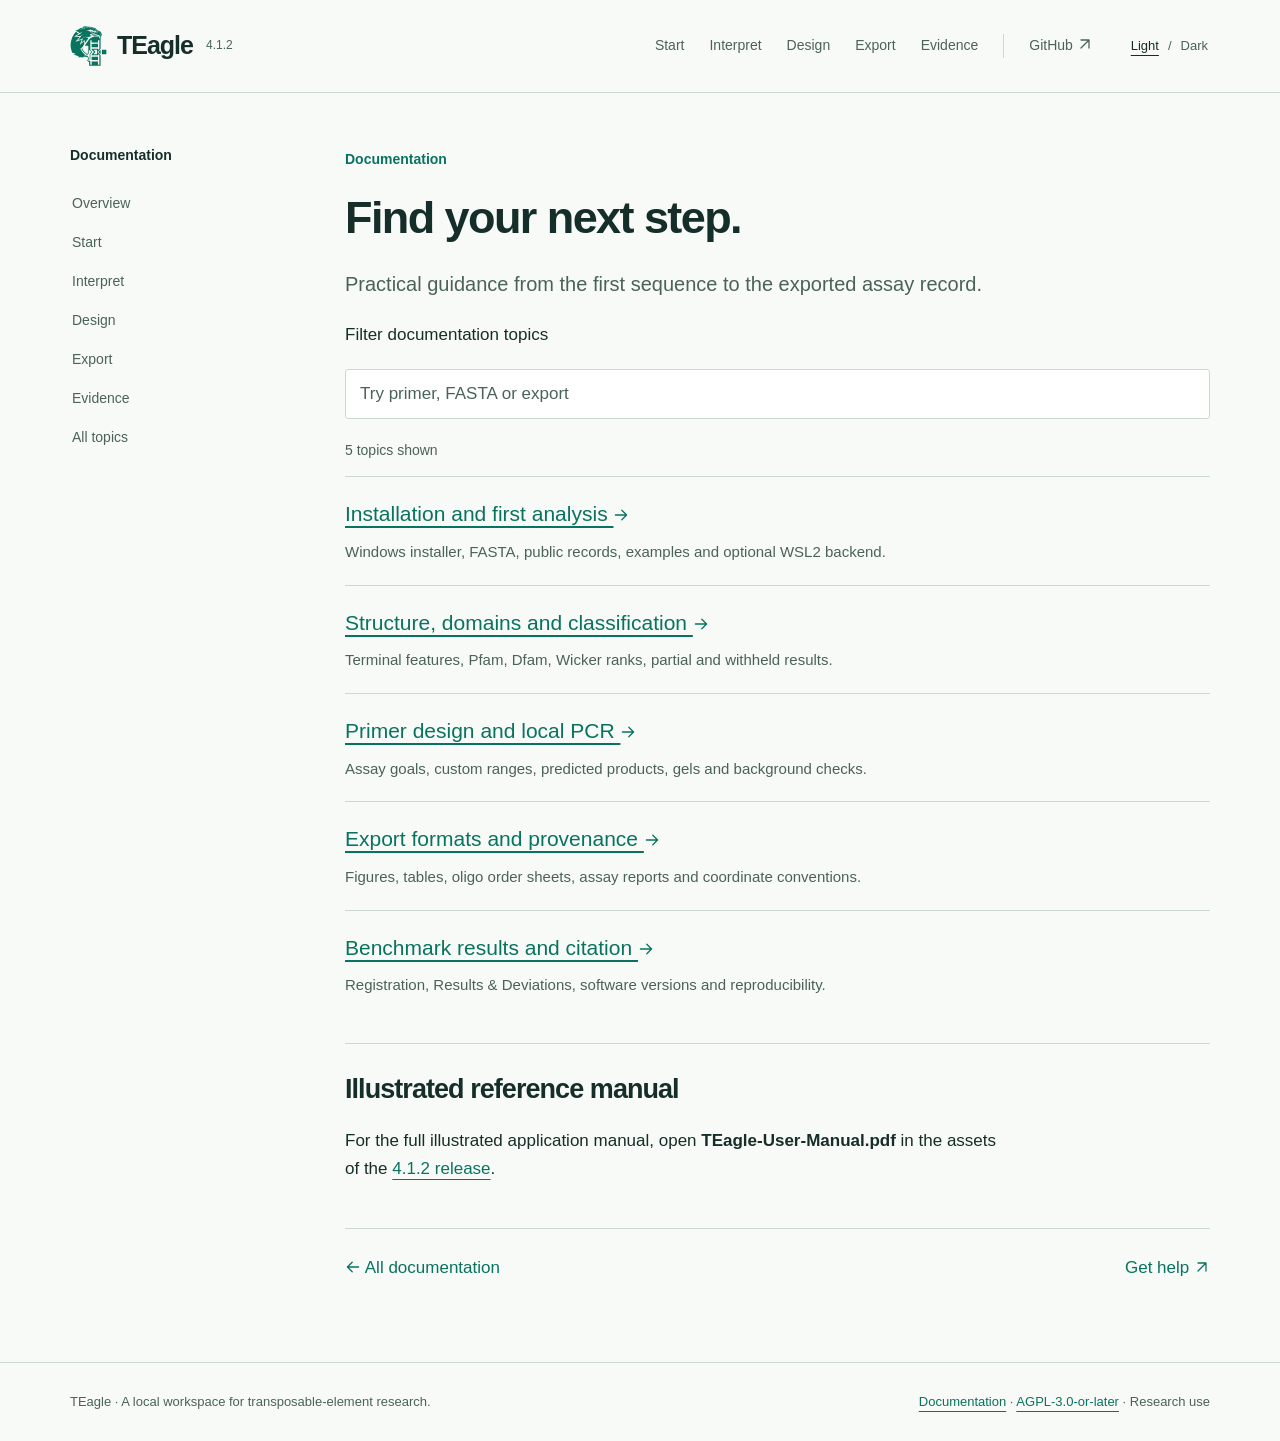
==== commit 2a4bc9df: "Allow manually entered primers in whole-genome scans" ====
--- a/docs/site/documentation.html
+++ b/docs/site/documentation.html
@@ -1 +1 @@
-<!doctype html><html lang="en"><head><meta charset="utf-8"><meta name="viewport" content="width=device-width,initial-scale=1"><title>Documentation | TEagle</title><meta name="description" content="TEagle documentation: evaluate transposable-element evidence, design primers and inspect predicted products in a local Windows workflow."><link rel="icon" href="assets/teagle-mark.svg" type="image/svg+xml"><script src="theme.js"></script><link rel="stylesheet" href="style.css?v=7"><script src="site.js?v=7" defer></script></head><body><a class="skip" href="#main">Skip to content</a><header><div class="shell header-inner"><div class="brand-block"><a class="brand" href="index.html"><img src="assets/teagle-mark.svg" alt="">TEagle<span class="version">4.1.1</span></a></div><button class="menu" aria-expanded="false" aria-controls="navigation">Documentation <span class="menu-chevron" aria-hidden="true"></span></button><nav id="navigation" aria-label="Main navigation"><a href="guide.html">Start</a><a href="interpret.html">Interpret</a><a href="primers.html">Design</a><a href="exports.html">Export</a><a href="evidence.html">Evidence</a><a class="source" href="https://github.com/tunabirgun/TEagle">GitHub <svg class="link-icon" viewBox="0 0 20 20" aria-hidden="true" focusable="false"><path d="M5 15 15 5M5 5h10v10"/></svg></a></nav><div class="appearance" role="group" aria-label="Appearance"><button type="button" data-theme-choice="light" aria-pressed="false">Light</button><span aria-hidden="true">/</span><button type="button" data-theme-choice="dark" aria-pressed="false">Dark</button></div></div></header><main id="main" class="shell"><div class="doc-layout"><aside class="sidebar"><h2>Documentation</h2><a href="index.html">Overview</a><a href="guide.html">Start</a><a href="interpret.html">Interpret</a><a href="primers.html">Design</a><a href="exports.html">Export</a><a href="evidence.html">Evidence</a><a href="documentation.html">All topics</a></aside><article class="doc"><p class="eyebrow">Documentation</p><h1>Find your next step.</h1><p class="lead">Practical guidance from the first sequence to the exported assay record.</p><label for="doc-search">Filter documentation topics</label><input class="search" id="doc-search" type="search" placeholder="Try primer, FASTA or export"><p class="search-status" aria-live="polite">5 topics shown</p><div class="topic"><a href="guide.html">Installation and first analysis <svg class="link-icon" viewBox="0 0 20 20" aria-hidden="true" focusable="false"><path d="M3 10h14M11 4l6 6-6 6"/></svg></a><p>Windows installer, FASTA, public records, examples and optional WSL2 backend.</p></div><div class="topic"><a href="interpret.html">Structure, domains and classification <svg class="link-icon" viewBox="0 0 20 20" aria-hidden="true" focusable="false"><path d="M3 10h14M11 4l6 6-6 6"/></svg></a><p>Terminal features, Pfam, Dfam, Wicker ranks, partial and withheld results.</p></div><div class="topic"><a href="primers.html">Primer design and local PCR <svg class="link-icon" viewBox="0 0 20 20" aria-hidden="true" focusable="false"><path d="M3 10h14M11 4l6 6-6 6"/></svg></a><p>Assay goals, custom ranges, predicted products, gels and background checks.</p></div><div class="topic"><a href="exports.html">Export formats and provenance <svg class="link-icon" viewBox="0 0 20 20" aria-hidden="true" focusable="false"><path d="M3 10h14M11 4l6 6-6 6"/></svg></a><p>Figures, tables, oligo order sheets, assay reports and coordinate conventions.</p></div><div class="topic"><a href="evidence.html">Benchmark results and citation <svg class="link-icon" viewBox="0 0 20 20" aria-hidden="true" focusable="false"><path d="M3 10h14M11 4l6 6-6 6"/></svg></a><p>Registration, Results & Deviations, software versions and reproducibility.</p></div><section><h2>Illustrated reference manual</h2><p>For the full illustrated application manual, open <strong>TEagle-User-Manual.pdf</strong> in the assets of the <a href="https://github.com/tunabirgun/TEagle/releases/tag/v4.1.1">4.1.1 release</a>.</p></section><div class="doc-bottom"><a href="documentation.html"><svg class="link-icon" viewBox="0 0 20 20" aria-hidden="true" focusable="false"><path d="M17 10H3M9 4l-6 6 6 6"/></svg> All documentation</a><a href="https://github.com/tunabirgun/TEagle/issues">Get help <svg class="link-icon" viewBox="0 0 20 20" aria-hidden="true" focusable="false"><path d="M5 15 15 5M5 5h10v10"/></svg></a></div></article></div></main><footer><div class="shell footer-inner"><span>TEagle · A local workspace for transposable-element research.</span><span><a href="documentation.html">Documentation</a> · <a href="https://github.com/tunabirgun/TEagle/blob/v4.1.1/LICENSE">AGPL-3.0-or-later</a> · Research use</span></div></footer></body></html>+<!doctype html><html lang="en"><head><meta charset="utf-8"><meta name="viewport" content="width=device-width,initial-scale=1"><title>Documentation | TEagle</title><meta name="description" content="TEagle documentation: evaluate transposable-element evidence, design primers and inspect predicted products in a local Windows workflow."><link rel="icon" href="assets/teagle-mark.svg" type="image/svg+xml"><script src="theme.js"></script><link rel="stylesheet" href="style.css?v=7"><script src="site.js?v=7" defer></script></head><body><a class="skip" href="#main">Skip to content</a><header><div class="shell header-inner"><div class="brand-block"><a class="brand" href="index.html"><img src="assets/teagle-mark.svg" alt="">TEagle<span class="version">4.1.2</span></a></div><button class="menu" aria-expanded="false" aria-controls="navigation">Documentation <span class="menu-chevron" aria-hidden="true"></span></button><nav id="navigation" aria-label="Main navigation"><a href="guide.html">Start</a><a href="interpret.html">Interpret</a><a href="primers.html">Design</a><a href="exports.html">Export</a><a href="evidence.html">Evidence</a><a class="source" href="https://github.com/tunabirgun/TEagle">GitHub <svg class="link-icon" viewBox="0 0 20 20" aria-hidden="true" focusable="false"><path d="M5 15 15 5M5 5h10v10"/></svg></a></nav><div class="appearance" role="group" aria-label="Appearance"><button type="button" data-theme-choice="light" aria-pressed="false">Light</button><span aria-hidden="true">/</span><button type="button" data-theme-choice="dark" aria-pressed="false">Dark</button></div></div></header><main id="main" class="shell"><div class="doc-layout"><aside class="sidebar"><h2>Documentation</h2><a href="index.html">Overview</a><a href="guide.html">Start</a><a href="interpret.html">Interpret</a><a href="primers.html">Design</a><a href="exports.html">Export</a><a href="evidence.html">Evidence</a><a href="documentation.html">All topics</a></aside><article class="doc"><p class="eyebrow">Documentation</p><h1>Find your next step.</h1><p class="lead">Practical guidance from the first sequence to the exported assay record.</p><label for="doc-search">Filter documentation topics</label><input class="search" id="doc-search" type="search" placeholder="Try primer, FASTA or export"><p class="search-status" aria-live="polite">5 topics shown</p><div class="topic"><a href="guide.html">Installation and first analysis <svg class="link-icon" viewBox="0 0 20 20" aria-hidden="true" focusable="false"><path d="M3 10h14M11 4l6 6-6 6"/></svg></a><p>Windows installer, FASTA, public records, examples and optional WSL2 backend.</p></div><div class="topic"><a href="interpret.html">Structure, domains and classification <svg class="link-icon" viewBox="0 0 20 20" aria-hidden="true" focusable="false"><path d="M3 10h14M11 4l6 6-6 6"/></svg></a><p>Terminal features, Pfam, Dfam, Wicker ranks, partial and withheld results.</p></div><div class="topic"><a href="primers.html">Primer design and local PCR <svg class="link-icon" viewBox="0 0 20 20" aria-hidden="true" focusable="false"><path d="M3 10h14M11 4l6 6-6 6"/></svg></a><p>Assay goals, custom ranges, predicted products, gels and background checks.</p></div><div class="topic"><a href="exports.html">Export formats and provenance <svg class="link-icon" viewBox="0 0 20 20" aria-hidden="true" focusable="false"><path d="M3 10h14M11 4l6 6-6 6"/></svg></a><p>Figures, tables, oligo order sheets, assay reports and coordinate conventions.</p></div><div class="topic"><a href="evidence.html">Benchmark results and citation <svg class="link-icon" viewBox="0 0 20 20" aria-hidden="true" focusable="false"><path d="M3 10h14M11 4l6 6-6 6"/></svg></a><p>Registration, Results & Deviations, software versions and reproducibility.</p></div><section><h2>Illustrated reference manual</h2><p>For the full illustrated application manual, open <strong>TEagle-User-Manual.pdf</strong> in the assets of the <a href="https://github.com/tunabirgun/TEagle/releases/tag/v4.1.2">4.1.2 release</a>.</p></section><div class="doc-bottom"><a href="documentation.html"><svg class="link-icon" viewBox="0 0 20 20" aria-hidden="true" focusable="false"><path d="M17 10H3M9 4l-6 6 6 6"/></svg> All documentation</a><a href="https://github.com/tunabirgun/TEagle/issues">Get help <svg class="link-icon" viewBox="0 0 20 20" aria-hidden="true" focusable="false"><path d="M5 15 15 5M5 5h10v10"/></svg></a></div></article></div></main><footer><div class="shell footer-inner"><span>TEagle · A local workspace for transposable-element research.</span><span><a href="documentation.html">Documentation</a> · <a href="https://github.com/tunabirgun/TEagle/blob/v4.1.2/LICENSE">AGPL-3.0-or-later</a> · Research use</span></div></footer></body></html>
